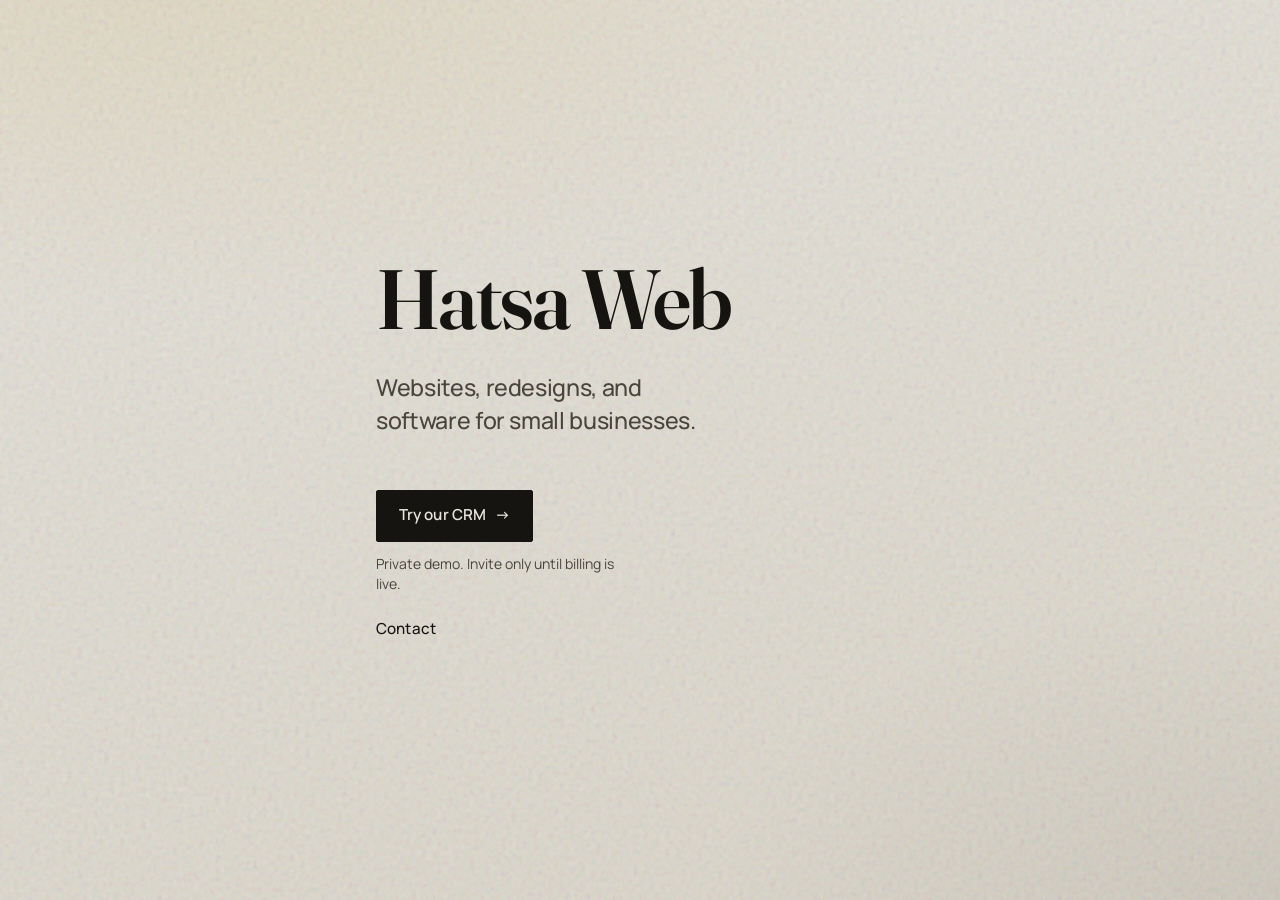
==== index.html @ 14885384 "Add Hatsa Web holding page for Cloudflare Pages Static HTML/CSS landing with brand wordmark, CRM CTA" ====
<!DOCTYPE html>
<html lang="en">
  <head>
    <meta charset="utf-8" />
    <meta name="viewport" content="width=device-width, initial-scale=1" />
    <title>Hatsa Web</title>
    <meta
      name="description"
      content="Websites, redesigns, and software for small businesses."
    />
    <link rel="preconnect" href="https://fonts.googleapis.com" />
    <link rel="preconnect" href="https://fonts.gstatic.com" crossorigin />
    <link
      href="https://fonts.googleapis.com/css2?family=Fraunces:opsz,wght@9..144,500;9..144,600&family=Manrope:wght@400;500;600&display=swap"
      rel="stylesheet"
    />
    <link rel="stylesheet" href="styles.css" />
  </head>
  <body>
    <div class="grain" aria-hidden="true"></div>

    <main class="stage">
      <p class="mark">Hatsa Web</p>

      <h1 class="line">
        Websites, redesigns, and software for small businesses.
      </h1>

      <div class="actions">
        <a
          class="cta"
          href="https://mellax-business-crm-ri.vercel.app"
          rel="noopener noreferrer"
        >
          Try our CRM
        </a>
        <p class="caption">
          Private demo. Invite only until billing is live.
        </p>
        <a class="contact" href="mailto:hello@hatsaweb.com">Contact</a>
      </div>
    </main>
  </body>
</html>
---- styles.css ----
/* Hatsa Web — holding page
   Dark ink on paper, one warm saffron accent. Type-led, no cards. */

:root {
  --paper: #e7e4dc;
  --paper-deep: #dcd7cc;
  --ink: #161410;
  --ink-soft: #4a453c;
  --accent: #b8860b;
  --accent-deep: #8f6808;
  --ease: cubic-bezier(0.22, 1, 0.36, 1);
}

*,
*::before,
*::after {
  box-sizing: border-box;
}

html {
  height: 100%;
}

body {
  margin: 0;
  min-height: 100%;
  min-height: 100dvh;
  color: var(--ink);
  font-family: "Manrope", sans-serif;
  font-weight: 400;
  line-height: 1.5;
  background:
    radial-gradient(
      120% 80% at 12% -10%,
      rgba(184, 134, 11, 0.12),
      transparent 55%
    ),
    radial-gradient(
      90% 70% at 100% 100%,
      rgba(22, 20, 16, 0.06),
      transparent 50%
    ),
    linear-gradient(165deg, var(--paper) 0%, var(--paper-deep) 100%);
  -webkit-font-smoothing: antialiased;
}

.grain {
  pointer-events: none;
  position: fixed;
  inset: 0;
  z-index: 1;
  opacity: 0.35;
  mix-blend-mode: multiply;
  background-image: url("data:image/svg+xml,%3Csvg viewBox='0 0 200 200' xmlns='http://www.w3.org/2000/svg'%3E%3Cfilter id='n'%3E%3CfeTurbulence type='fractalNoise' baseFrequency='0.85' numOctaves='4' stitchTiles='stitch'/%3E%3C/filter%3E%3Crect width='100%25' height='100%25' filter='url(%23n)' opacity='0.55'/%3E%3C/svg%3E");
  animation: grain-drift 8s steps(6) infinite;
}

@keyframes grain-drift {
  0%,
  100% {
    transform: translate(0, 0);
  }
  25% {
    transform: translate(-1.5%, 1%);
  }
  50% {
    transform: translate(1%, -1.5%);
  }
  75% {
    transform: translate(-0.5%, -1%);
  }
}

.stage {
  position: relative;
  z-index: 2;
  display: flex;
  flex-direction: column;
  justify-content: center;
  min-height: 100vh;
  min-height: 100dvh;
  max-width: 42rem;
  padding: clamp(2rem, 6vw, 4.5rem);
  margin: 0 auto;
}

.mark {
  margin: 0 0 clamp(1.25rem, 3vw, 2rem);
  font-family: "Fraunces", Georgia, serif;
  font-optical-sizing: auto;
  font-weight: 600;
  font-size: clamp(2.75rem, 9vw, 5.25rem);
  line-height: 0.95;
  letter-spacing: -0.03em;
  color: var(--ink);
  animation: rise 0.9s var(--ease) both;
}

.line {
  margin: 0;
  max-width: 22ch;
  font-family: "Manrope", sans-serif;
  font-weight: 500;
  font-size: clamp(1.15rem, 2.6vw, 1.45rem);
  line-height: 1.45;
  letter-spacing: -0.015em;
  color: var(--ink-soft);
  animation: rise 0.9s var(--ease) 0.12s both;
}

.actions {
  margin-top: clamp(2rem, 5vw, 3.25rem);
  animation: rise 0.9s var(--ease) 0.24s both;
}

.cta {
  display: inline-flex;
  align-items: center;
  gap: 0.55rem;
  padding: 0.85rem 1.35rem;
  border: 1.5px solid var(--ink);
  border-radius: 2px;
  background: var(--ink);
  color: var(--paper);
  font-family: inherit;
  font-size: 0.95rem;
  font-weight: 600;
  letter-spacing: 0.01em;
  text-decoration: none;
  transition:
    background 0.25s var(--ease),
    color 0.25s var(--ease),
    border-color 0.25s var(--ease),
    transform 0.25s var(--ease);
}

.cta::after {
  content: "→";
  display: inline-block;
  transition: transform 0.25s var(--ease);
}

.cta:hover,
.cta:focus-visible {
  background: var(--accent);
  border-color: var(--accent-deep);
  color: var(--ink);
  outline: none;
  transform: translateY(-1px);
}

.cta:hover::after,
.cta:focus-visible::after {
  transform: translateX(3px);
}

.cta:focus-visible {
  box-shadow: 0 0 0 3px rgba(184, 134, 11, 0.35);
}

.caption {
  margin: 0.75rem 0 0;
  max-width: 28ch;
  font-size: 0.875rem;
  line-height: 1.45;
  color: var(--ink-soft);
}

.contact {
  display: inline-block;
  margin-top: 1.5rem;
  color: var(--ink);
  font-size: 0.95rem;
  font-weight: 500;
  letter-spacing: 0.01em;
  text-decoration: none;
  background-image: linear-gradient(var(--accent), var(--accent));
  background-position: 0 100%;
  background-repeat: no-repeat;
  background-size: 0% 1.5px;
  transition: background-size 0.35s var(--ease), color 0.25s var(--ease);
}

.contact:hover,
.contact:focus-visible {
  color: var(--accent-deep);
  background-size: 100% 1.5px;
  outline: none;
}

@keyframes rise {
  from {
    opacity: 0;
    transform: translateY(0.85rem);
  }
  to {
    opacity: 1;
    transform: translateY(0);
  }
}

@media (prefers-reduced-motion: reduce) {
  .grain,
  .mark,
  .line,
  .actions,
  .cta,
  .cta::after,
  .contact {
    animation: none;
    transition: none;
  }
}

@media (max-width: 480px) {
  .stage {
    padding-top: clamp(3rem, 14vh, 5rem);
    justify-content: flex-start;
  }

  .cta {
    width: 100%;
    justify-content: center;
  }
}
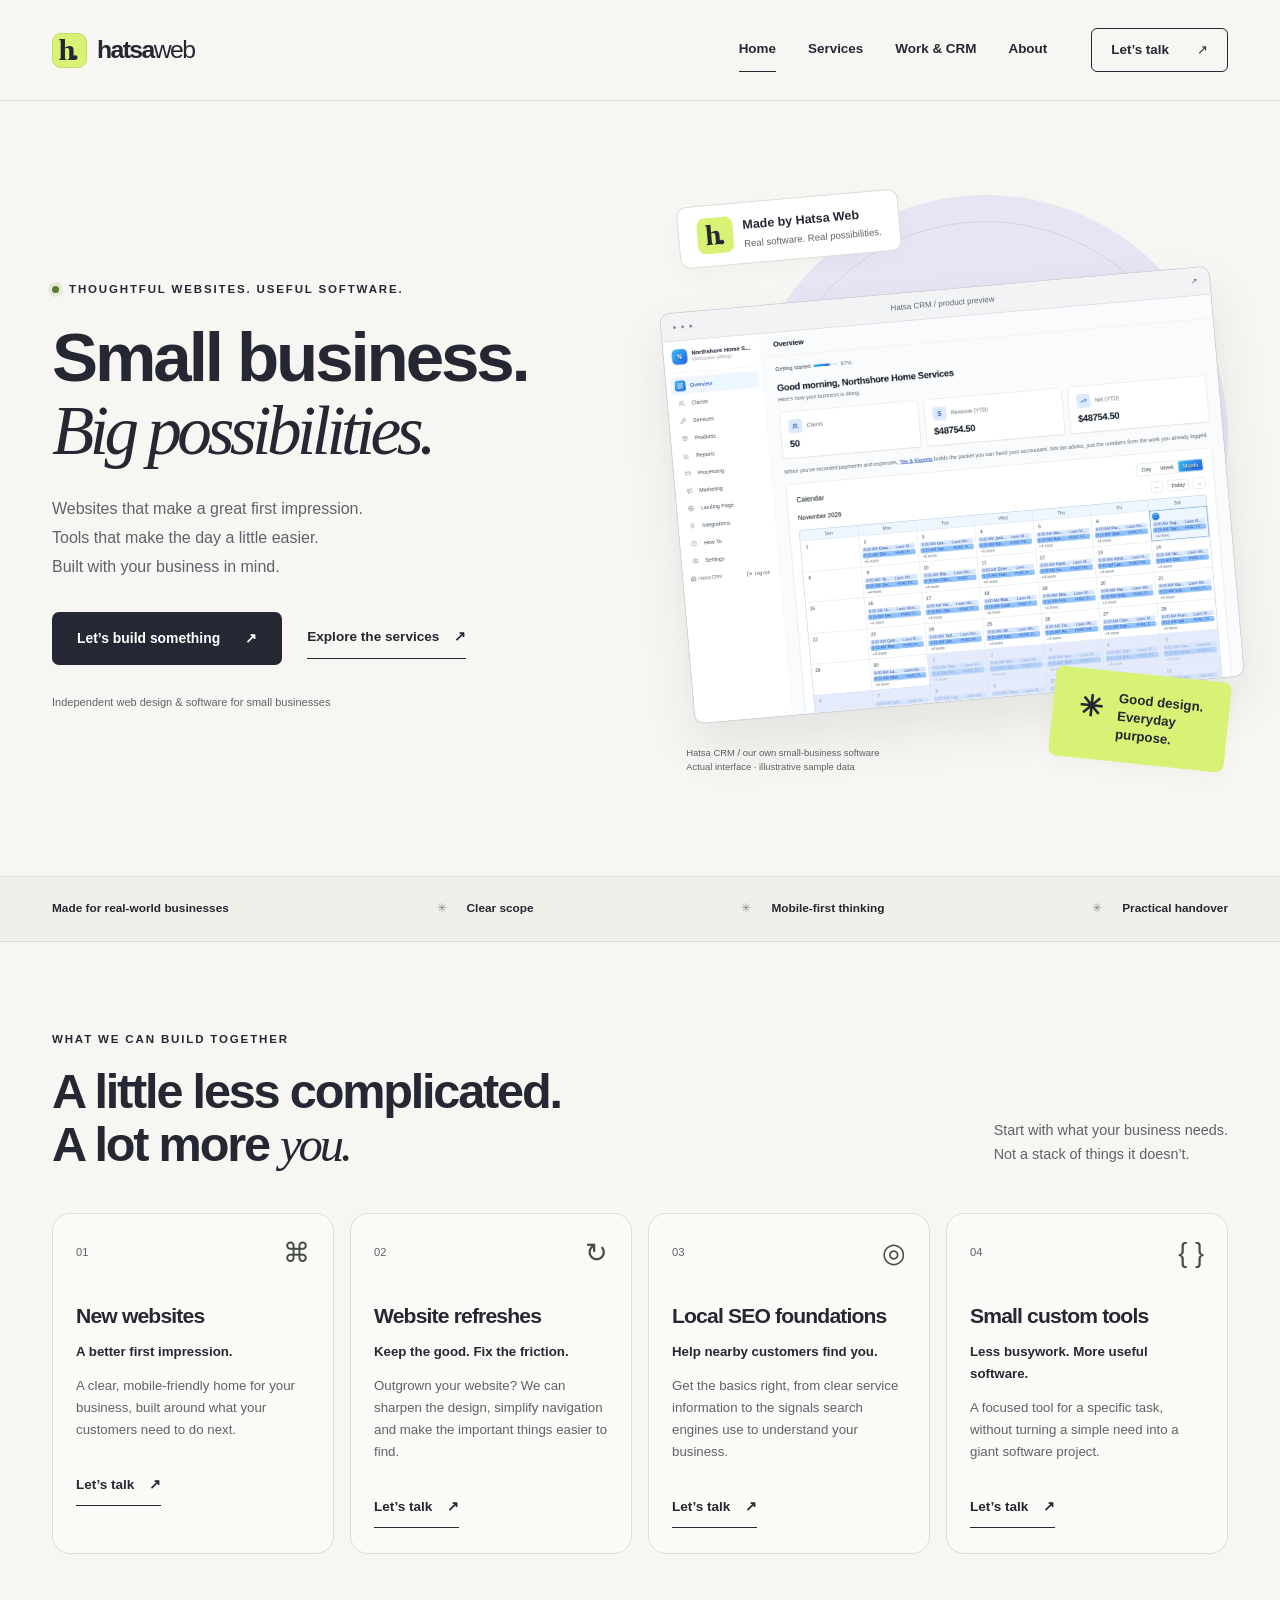
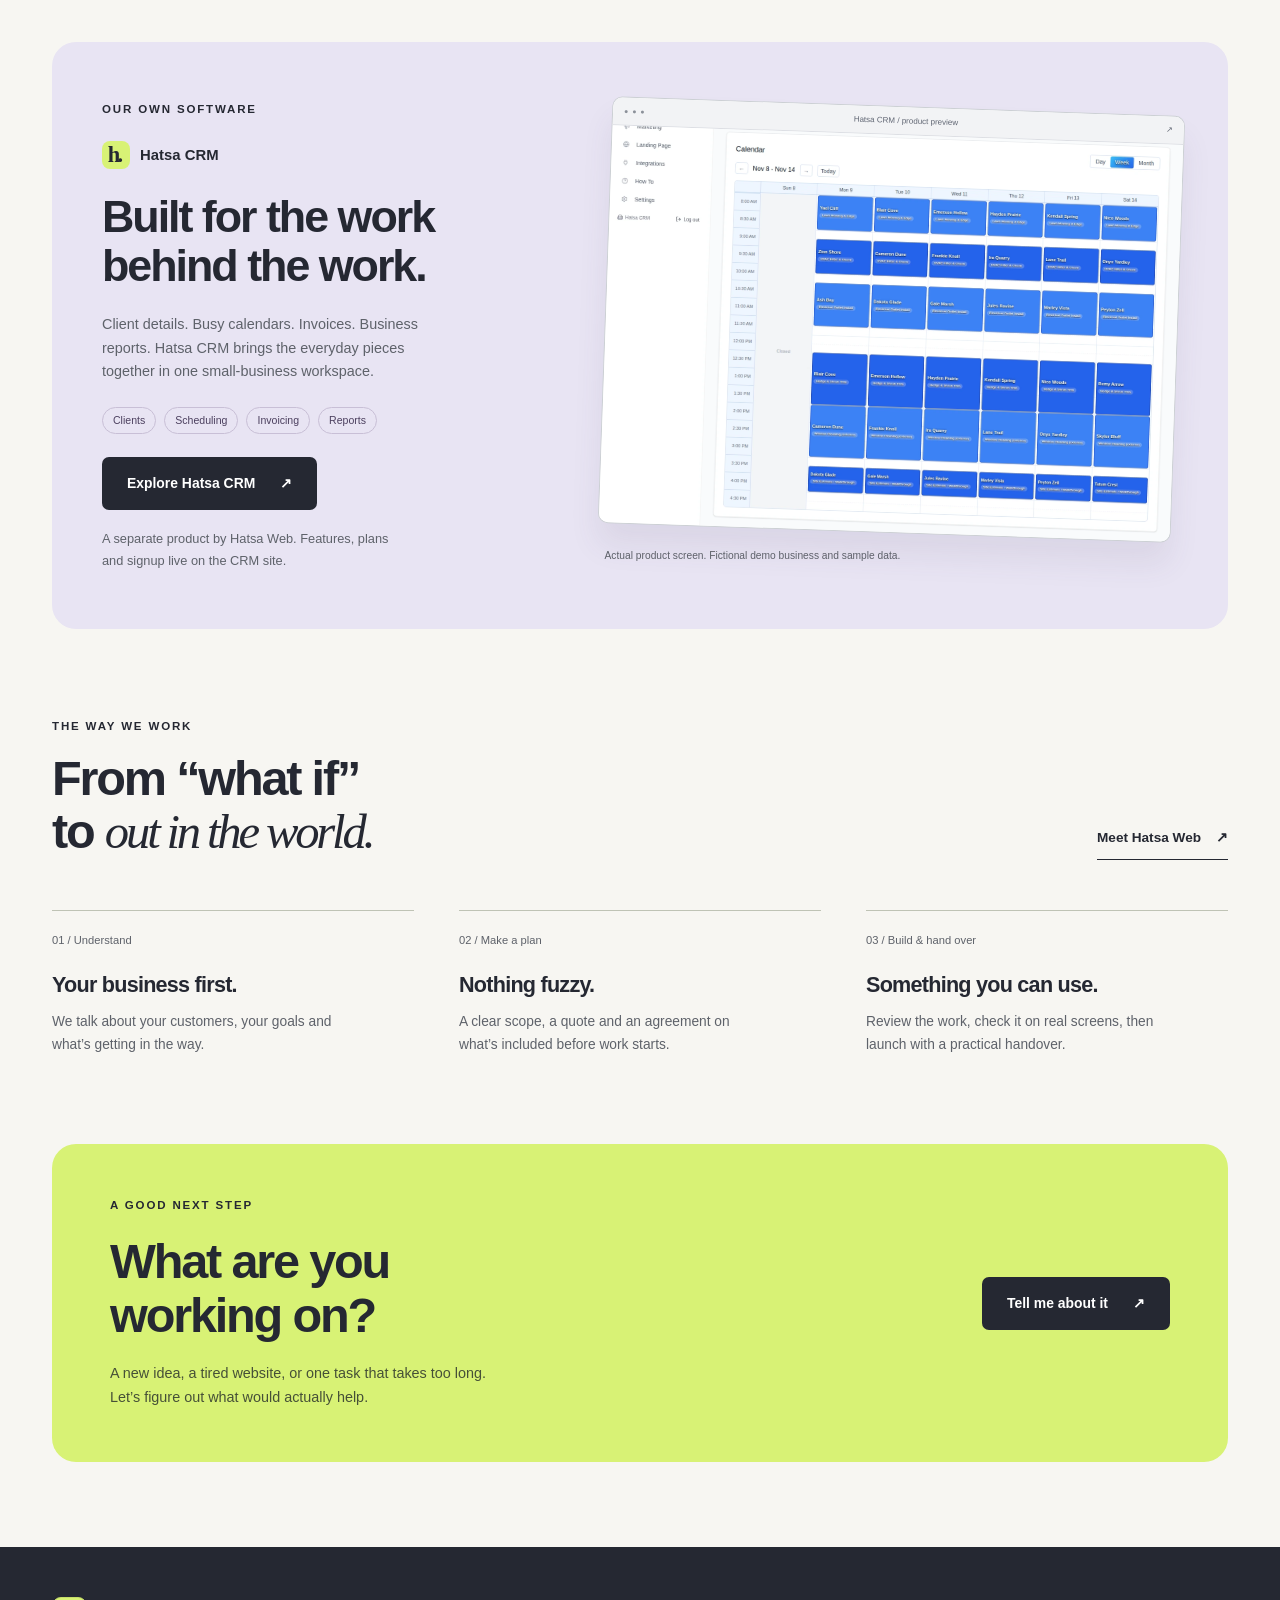
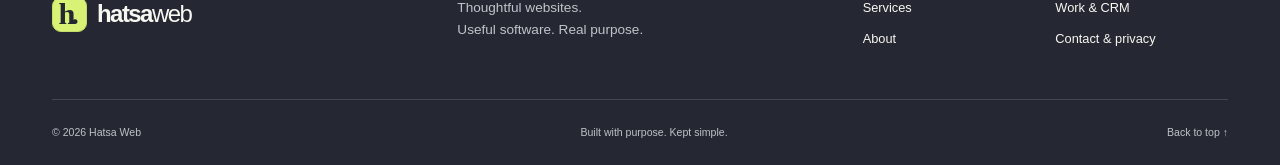
==== commit 7cf3a7e8: "Build Hatsa Web business site with scoped services and real CRM showcase Co-authored-by: Mako Wussti" ====
--- a/index.html
+++ b/index.html
@@ -1,44 +1,317 @@
-<!DOCTYPE html>
+<!doctype html>
 <html lang="en">
   <head>
     <meta charset="utf-8" />
     <meta name="viewport" content="width=device-width, initial-scale=1" />
-    <title>Hatsa Web</title>
+    <meta name="theme-color" content="#f7f6f2" />
+    <title>Hatsa Web | Thoughtful websites. Useful software.</title>
     <meta
       name="description"
-      content="Websites, redesigns, and software for small businesses."
+      content="Websites, website refreshes, local SEO foundations and focused custom tools for small businesses. Meet Hatsa Web and explore Hatsa CRM."
     />
-    <link rel="preconnect" href="https://fonts.googleapis.com" />
-    <link rel="preconnect" href="https://fonts.gstatic.com" crossorigin />
-    <link
-      href="https://fonts.googleapis.com/css2?family=Fraunces:opsz,wght@9..144,500;9..144,600&family=Manrope:wght@400;500;600&display=swap"
-      rel="stylesheet"
+    <meta
+      property="og:title"
+      content="Hatsa Web | Thoughtful websites. Useful software."
     />
+    <meta
+      property="og:description"
+      content="Websites, website refreshes, local SEO foundations and focused custom tools for small businesses. Meet Hatsa Web and explore Hatsa CRM."
+    />
+    <meta property="og:type" content="website" />
+    <link rel="icon" href="assets/favicon.svg" type="image/svg+xml" />
     <link rel="stylesheet" href="styles.css" />
+    <script src="site-config.js" defer></script>
+    <script src="site.js" defer></script>
   </head>
   <body>
-    <div class="grain" aria-hidden="true"></div>
-
-    <main class="stage">
-      <p class="mark">Hatsa Web</p>
-
-      <h1 class="line">
-        Websites, redesigns, and software for small businesses.
-      </h1>
-
-      <div class="actions">
-        <a
-          class="cta"
-          href="https://mellax-business-crm-ri.vercel.app"
-          rel="noopener noreferrer"
+    <a class="skip-link" href="#main">Skip to content</a>
+    <header class="site-header">
+      <div class="container nav-wrap">
+        <a class="wordmark" href="index.html" aria-label="Hatsa Web home"
+          ><span class="logo-mark" aria-hidden="true">h.</span>hatsa<span
+            >web</span
+          ></a
+        ><button
+          class="menu-toggle"
+          type="button"
+          aria-expanded="false"
+          aria-controls="site-nav"
+          hidden
         >
-          Try our CRM
-        </a>
-        <p class="caption">
-          Private demo. Invite only until billing is live.
-        </p>
-        <a class="contact" href="mailto:hello@hatsaweb.com">Contact</a>
+          Menu <span aria-hidden="true">☰</span>
+        </button>
+        <nav id="site-nav" aria-label="Main navigation">
+          <a href="index.html" aria-current="page">Home</a
+          ><a href="services.html">Services</a><a href="work.html">Work & CRM</a
+          ><a href="about.html">About</a
+          ><a class="nav-contact" href="contact.html"
+            >Let’s talk <span aria-hidden="true">↗</span></a
+          >
+        </nav>
       </div>
+    </header>
+    <main id="main">
+      <section class="hero container">
+        <div class="hero-copy">
+          <p class="eyebrow">
+            <span class="status-dot"></span> Thoughtful websites. Useful
+            software.
+          </p>
+          <h1>
+            Small business.<br /><span class="serif">Big possibilities.</span>
+          </h1>
+          <p class="lede">
+            Websites that make a great first impression.<br
+              class="desktop-only"
+            />
+            Tools that make the day a little easier.<br class="desktop-only" />
+            Built with your business in mind.
+          </p>
+          <div class="hero-actions">
+            <a class="button dark" href="contact.html"
+              >Let’s build something <span aria-hidden="true">↗</span></a
+            ><a class="text-link" href="services.html"
+              >Explore the services <span aria-hidden="true">↗</span></a
+            >
+          </div>
+          <p class="hero-foot">
+            Independent web design & software for small businesses
+          </p>
+        </div>
+        <div class="hero-art">
+          <div class="art-orbit" aria-hidden="true"></div>
+          <div class="floating-label">
+            <span class="mini-mark">h.</span>
+            <div>
+              Made by Hatsa Web<span>Real software. Real possibilities.</span>
+            </div>
+          </div>
+          <div class="browser hero-browser">
+            <div class="browser-bar">
+              <span class="window-dots" aria-hidden="true">● ● ●</span
+              ><span>Hatsa CRM / product preview</span
+              ><span aria-hidden="true">↗</span>
+            </div>
+            <img
+              src="assets/overview.webp"
+              alt="Hatsa CRM reports overview with fictional business figures"
+              width="1440"
+              height="1000"
+              loading="lazy"
+            />
+          </div>
+          <div class="art-note">
+            <span aria-hidden="true">✳</span> Good design.<br />Everyday
+            purpose.
+          </div>
+          <p class="art-caption">
+            Hatsa CRM / our own small-business software<br />Actual interface ·
+            illustrative sample data
+          </p>
+        </div>
+      </section>
+      <div class="value-strip">
+        <div class="container">
+          <span>Made for real-world businesses</span><span>Clear scope</span
+          ><span>Mobile-first thinking</span><span>Practical handover</span>
+        </div>
+      </div>
+      <section class="section container" id="services">
+        <div class="section-heading">
+          <div>
+            <p class="eyebrow">What we can build together</p>
+            <h2>
+              A little less complicated.<br />A lot more
+              <span class="serif">you.</span>
+            </h2>
+          </div>
+          <p>
+            Start with what your business needs.<br />Not a stack of things it
+            doesn’t.
+          </p>
+        </div>
+        <div class="services-grid">
+          <article class="service-card" id="website">
+            <div class="card-top">
+              <span class="number">01</span
+              ><span class="service-glyph" aria-hidden="true">⌘</span>
+            </div>
+            <h3>New websites</h3>
+            <p class="service-sub">A better first impression.</p>
+            <p>
+              A clear, mobile-friendly home for your business, built around what
+              your customers need to do next.
+            </p>
+            <a class="text-link" href="contact.html?service=website"
+              >Let’s talk <span aria-hidden="true">↗</span></a
+            >
+          </article>
+          <article class="service-card" id="refresh">
+            <div class="card-top">
+              <span class="number">02</span
+              ><span class="service-glyph" aria-hidden="true">↻</span>
+            </div>
+            <h3>Website refreshes</h3>
+            <p class="service-sub">Keep the good. Fix the friction.</p>
+            <p>
+              Outgrown your website? We can sharpen the design, simplify
+              navigation and make the important things easier to find.
+            </p>
+            <a class="text-link" href="contact.html?service=refresh"
+              >Let’s talk <span aria-hidden="true">↗</span></a
+            >
+          </article>
+          <article class="service-card" id="seo">
+            <div class="card-top">
+              <span class="number">03</span
+              ><span class="service-glyph" aria-hidden="true">◎</span>
+            </div>
+            <h3>Local SEO foundations</h3>
+            <p class="service-sub">Help nearby customers find you.</p>
+            <p>
+              Get the basics right, from clear service information to the
+              signals search engines use to understand your business.
+            </p>
+            <a class="text-link" href="contact.html?service=seo"
+              >Let’s talk <span aria-hidden="true">↗</span></a
+            >
+          </article>
+          <article class="service-card" id="tool">
+            <div class="card-top">
+              <span class="number">04</span
+              ><span class="service-glyph" aria-hidden="true">{ }</span>
+            </div>
+            <h3>Small custom tools</h3>
+            <p class="service-sub">Less busywork. More useful software.</p>
+            <p>
+              A focused tool for a specific task, without turning a simple need
+              into a giant software project.
+            </p>
+            <a class="text-link" href="contact.html?service=tool"
+              >Let’s talk <span aria-hidden="true">↗</span></a
+            >
+          </article>
+        </div>
+      </section>
+      <section class="product-section container" id="crm">
+        <div class="product-copy">
+          <p class="eyebrow">Our own software</p>
+          <div class="product-mark">
+            <span class="mini-mark" aria-hidden="true">h.</span> Hatsa CRM
+          </div>
+          <h2>Built for the work<br />behind the work.</h2>
+          <p>
+            Client details. Busy calendars. Invoices. Business reports. Hatsa
+            CRM brings the everyday pieces together in one small-business
+            workspace.
+          </p>
+          <ul class="inline-list">
+            <li>Clients</li>
+            <li>Scheduling</li>
+            <li>Invoicing</li>
+            <li>Reports</li>
+          </ul>
+          <a class="button dark" href="https://app.hatsaweb.com"
+            >Explore Hatsa CRM <span aria-hidden="true">↗</span></a
+          >
+          <p class="small">
+            A separate product by Hatsa Web. Features, plans and signup live on
+            the CRM site.
+          </p>
+        </div>
+        <div class="product-visual">
+          <div class="browser">
+            <div class="browser-bar">
+              <span class="window-dots" aria-hidden="true">● ● ●</span
+              ><span>Hatsa CRM / product preview</span
+              ><span aria-hidden="true">↗</span>
+            </div>
+            <img
+              src="assets/calendar-week.webp"
+              alt="Real Hatsa CRM week calendar filled with fictional demo appointments"
+              width="1440"
+              height="1000"
+              loading="lazy"
+            />
+          </div>
+          <p class="image-caption">
+            Actual product screen. Fictional demo business and sample data.
+          </p>
+        </div>
+      </section>
+      <section class="section container">
+        <div class="section-heading">
+          <div>
+            <p class="eyebrow">The way we work</p>
+            <h2>
+              From “what if”<br />to
+              <span class="serif">out in the world.</span>
+            </h2>
+          </div>
+          <a class="text-link" href="about.html"
+            >Meet Hatsa Web <span aria-hidden="true">↗</span></a
+          >
+        </div>
+        <ol class="process-list">
+          <li>
+            <span>01 / Understand</span>
+            <h3>Your business first.</h3>
+            <p>
+              We talk about your customers, your goals and what’s getting in the
+              way.
+            </p>
+          </li>
+          <li>
+            <span>02 / Make a plan</span>
+            <h3>Nothing fuzzy.</h3>
+            <p>
+              A clear scope, a quote and an agreement on what’s included before
+              work starts.
+            </p>
+          </li>
+          <li>
+            <span>03 / Build & hand over</span>
+            <h3>Something you can use.</h3>
+            <p>
+              Review the work, check it on real screens, then launch with a
+              practical handover.
+            </p>
+          </li>
+        </ol>
+      </section>
+      <section class="cta-band container">
+        <div>
+          <p class="eyebrow">A good next step</p>
+          <h2>What are you<br />working on?</h2>
+          <p>
+            A new idea, a tired website, or one task that takes too long.<br />Let’s
+            figure out what would actually help.
+          </p>
+        </div>
+        <a class="button dark" href="contact.html"
+          >Tell me about it <span aria-hidden="true">↗</span></a
+        >
+      </section>
     </main>
+    <footer class="site-footer">
+      <div class="container footer-top">
+        <a class="wordmark" href="index.html"
+          ><span class="logo-mark" aria-hidden="true">h.</span>hatsa<span
+            >web</span
+          ></a
+        >
+        <p>Thoughtful websites.<br />Useful software. Real purpose.</p>
+        <div>
+          <a href="services.html">Services</a><a href="work.html">Work & CRM</a
+          ><a href="about.html">About</a
+          ><a href="contact.html">Contact & privacy</a>
+        </div>
+      </div>
+      <div class="container footer-bottom">
+        <span>© <span data-year>2026</span> Hatsa Web</span
+        ><span>Built with purpose. Kept simple.</span
+        ><a href="#main">Back to top ↑</a>
+      </div>
+    </footer>
   </body>
 </html>
--- a/styles.css
+++ b/styles.css
@@ -1,225 +1,1518 @@
-/* Hatsa Web — holding page
-   Dark ink on paper, one warm saffron accent. Type-led, no cards. */
-
 :root {
-  --paper: #e7e4dc;
-  --paper-deep: #dcd7cc;
-  --ink: #161410;
-  --ink-soft: #4a453c;
-  --accent: #b8860b;
-  --accent-deep: #8f6808;
-  --ease: cubic-bezier(0.22, 1, 0.36, 1);
-}
-
+  --paper: #f7f6f2;
+  --white: #fff;
+  --ink: #252832;
+  --muted: #5e626a;
+  --line: #dcded8;
+  --lime: #d8f275;
+  --purple: #e8e4f3;
+  --purple-ink: #68518c;
+  --radius: 18px;
+}
 *,
 *::before,
 *::after {
   box-sizing: border-box;
 }
-
 html {
-  height: 100%;
-}
-
+  scroll-behavior: smooth;
+  scroll-padding-top: 100px;
+}
 body {
   margin: 0;
-  min-height: 100%;
-  min-height: 100dvh;
+  background: var(--paper);
   color: var(--ink);
-  font-family: "Manrope", sans-serif;
+  font-family: "Avenir Next", Avenir, "Segoe UI", sans-serif;
+  line-height: 1.65;
+  -webkit-font-smoothing: antialiased;
+}
+h1,
+h2,
+h3,
+p,
+figure {
+  margin: 0;
+}
+h1,
+h2,
+h3 {
+  line-height: 1.1;
+  letter-spacing: -0.045em;
+  font-weight: 650;
+}
+h1 {
+  font-size: clamp(3rem, 5.6vw, 5.4rem);
+}
+h2 {
+  font-size: clamp(2.25rem, 3.8vw, 3.7rem);
+}
+h3 {
+  font-size: 1.55rem;
+  letter-spacing: -0.035em;
+}
+p {
+  color: var(--muted);
+}
+a {
+  color: inherit;
+  text-decoration: none;
+}
+button,
+input,
+textarea,
+select {
+  font: inherit;
+}
+button,
+a,
+input,
+select,
+textarea {
+  -webkit-tap-highlight-color: transparent;
+}
+button {
+  cursor: pointer;
+}
+a:focus-visible,
+button:focus-visible,
+summary:focus-visible,
+input:focus-visible,
+textarea:focus-visible,
+select:focus-visible {
+  outline: 3px solid var(--purple-ink);
+  outline-offset: 5px;
+}
+img {
+  display: block;
+  max-width: 100%;
+  height: auto;
+}
+ul {
+  padding: 0;
+  list-style: none;
+}
+::selection {
+  background: var(--lime);
+  color: var(--ink);
+}
+.container {
+  width: min(1280px, calc(100% - 104px));
+  margin-inline: auto;
+}
+.serif {
+  font-family: Georgia, "Times New Roman", serif;
+  font-style: italic;
   font-weight: 400;
+  letter-spacing: -0.065em;
+}
+.eyebrow {
+  font-size: 0.72rem;
+  text-transform: uppercase;
+  letter-spacing: 0.16em;
+  font-weight: 700;
+  color: var(--ink);
+  margin-bottom: 22px;
+  display: flex;
+  align-items: center;
+  gap: 10px;
+}
+.status-dot {
+  height: 7px;
+  width: 7px;
+  display: inline-block;
+  border-radius: 50%;
+  background: #5f7734;
+  box-shadow: 0 0 0 4px #e5ebd7;
+}
+.lede {
+  font-size: 1.13rem;
+  line-height: 1.8;
+}
+.small {
+  font-size: 0.8rem;
+  line-height: 1.65;
+}
+.button {
+  display: inline-flex;
+  align-items: center;
+  justify-content: center;
+  gap: 25px;
+  min-height: 52px;
+  padding: 14px 24px;
+  font-size: 0.87rem;
+  font-weight: 600;
+  border-radius: 7px;
+  border: 1px solid transparent;
+  transition:
+    background 0.18s,
+    transform 0.18s;
+}
+.button:hover {
+  transform: translateY(-2px);
+}
+.button.dark {
+  color: #fff;
+  background: var(--ink);
+}
+.button.dark:hover {
+  background: #424650;
+}
+.text-link {
+  display: inline-flex;
+  align-items: center;
+  gap: 15px;
+  padding: 9px 0;
+  font-size: 0.85rem;
+  font-weight: 650;
+  border: 0;
+  border-bottom: 1px solid currentColor;
+  background: transparent;
+}
+.text-link:hover {
+  color: var(--purple-ink);
+}
+.skip-link {
+  position: fixed;
+  left: 12px;
+  top: -100px;
+  padding: 12px;
+  background: var(--lime);
+  z-index: 20;
+}
+.skip-link:focus {
+  top: 12px;
+}
+.site-header {
+  border-bottom: 1px solid var(--line);
+  background: var(--paper);
+}
+.nav-wrap {
+  display: flex;
+  align-items: center;
+  justify-content: space-between;
+  min-height: 100px;
+  gap: 24px;
+}
+.wordmark {
+  display: inline-flex;
+  align-items: center;
+  gap: 0;
+  font-size: 1.55rem;
+  font-weight: 750;
+  letter-spacing: -0.065em;
+  line-height: 1;
+  white-space: nowrap;
+}
+.wordmark > span:last-child {
+  font-weight: 400;
+}
+.logo-mark {
+  font-family: Georgia, serif;
+  background: var(--lime);
+  border: 1px solid #c6dd68;
+  width: 35px;
+  height: 35px;
+  display: inline-flex;
+  align-items: center;
+  justify-content: center;
+  font-size: 1.9rem;
+  letter-spacing: -0.14em;
+  padding-right: 6px;
+  border-radius: 9px;
+  margin-right: 10px;
+}
+.nav-wrap nav {
+  display: flex;
+  align-items: center;
+  gap: 32px;
+  font-size: 0.84rem;
+  font-weight: 550;
+}
+.nav-wrap nav > a:not(.nav-contact) {
+  padding-block: 10px;
+  border-bottom: 1px solid transparent;
+}
+.nav-wrap nav > a[aria-current] {
+  border-color: var(--ink);
+}
+.nav-wrap nav > a:hover {
+  color: var(--purple-ink);
+}
+.nav-contact {
+  display: flex;
+  gap: 28px;
+  align-items: center;
+  padding: 10px 19px;
+  border: 1px solid var(--ink);
+  border-radius: 6px;
+  margin-left: 12px;
+}
+.menu-toggle {
+  display: none;
+}
+.hero {
+  display: grid;
+  grid-template-columns: 1.02fr 1fr;
+  align-items: center;
+  gap: 25px;
+  padding-block: 94px 80px;
+  min-height: 640px;
+}
+.hero h1 {
+  font-size: clamp(3rem, 5.4vw, 5.3rem);
+  line-height: 1.05;
+}
+.hero .lede {
+  margin-top: 28px;
+  font-size: 1rem;
+}
+.hero-actions {
+  display: flex;
+  gap: 25px;
+  align-items: center;
+  margin-top: 30px;
+  flex-wrap: wrap;
+}
+.hero-foot {
+  font-size: 0.69rem;
+  color: var(--muted);
+  margin-top: 28px;
+}
+.hero-art {
+  position: relative;
+  padding: 50px 0 95px 18px;
+  min-width: 0;
+}
+.art-orbit {
+  position: absolute;
+  width: 85%;
+  aspect-ratio: 1;
+  border-radius: 50%;
+  background: var(--purple);
+  top: 0;
+  right: 0;
+}
+.art-orbit:after {
+  content: "";
+  position: absolute;
+  inset: 26px;
+  border: 1px solid #d7d1e3;
+  border-radius: 50%;
+}
+.browser {
+  position: relative;
+  overflow: hidden;
+  background: white;
+  border: 1px solid #ccd0d4;
+  border-radius: 10px;
+  box-shadow: 0 15px 35px #2528320a;
+  min-width: 0;
+}
+.browser-bar {
+  height: 28px;
+  display: flex;
+  align-items: center;
+  justify-content: space-between;
+  gap: 8px;
+  padding: 0 11px;
+  background: #f2f3f5;
+  border-bottom: 1px solid #dddfe4;
+  font-size: 8px;
+  color: #606673;
+}
+.window-dots {
+  color: #8b9099;
+  font-size: 7px;
+  letter-spacing: 1px;
+}
+.browser img {
+  width: 100%;
+  aspect-ratio: 1.44;
+  object-fit: cover;
+  object-position: top;
+}
+.hero-browser {
+  transform: rotate(-5deg);
+  box-shadow: 0 25px 50px #25283217;
+  margin-top: 44px;
+  z-index: 1;
+}
+.floating-label {
+  position: absolute;
+  z-index: 2;
+  display: flex;
+  align-items: center;
+  gap: 10px;
+  border: 1px solid var(--line);
+  border-radius: 10px;
+  background: #fff;
+  padding: 12px 18px;
+  top: 3px;
+  left: 20px;
+  box-shadow: 0 8px 20px #25283206;
+  font-size: 0.78rem;
+  font-weight: 650;
+  transform: rotate(-5deg);
+}
+.floating-label div span {
+  display: block;
+  color: var(--muted);
+  font-size: 0.6rem;
+  font-weight: 400;
+}
+.mini-mark {
+  width: 36px;
+  height: 36px;
+  display: inline-grid;
+  place-content: center;
+  background: var(--lime);
+  font-family: Georgia, serif;
+  font-weight: bold;
+  font-size: 1.8rem;
+  border-radius: 8px;
+  letter-spacing: -0.12em;
+  padding-right: 4px;
+}
+.art-note {
+  position: absolute;
+  right: 0;
+  bottom: 32px;
+  background: var(--lime);
+  padding: 18px 26px;
+  font-size: 0.83rem;
+  font-weight: 600;
+  line-height: 1.35;
+  border-radius: 8px;
+  transform: rotate(6deg);
+  z-index: 2;
+  box-shadow: 0 6px 20px #25283208;
+}
+.art-note > span {
+  font-size: 1.8rem;
+  float: left;
+  margin: 0 15px 0 0;
+}
+.art-caption {
+  position: absolute;
+  left: 28px;
+  bottom: 22px;
+  font-size: 0.59rem;
   line-height: 1.5;
-  background:
-    radial-gradient(
-      120% 80% at 12% -10%,
-      rgba(184, 134, 11, 0.12),
-      transparent 55%
-    ),
-    radial-gradient(
-      90% 70% at 100% 100%,
-      rgba(22, 20, 16, 0.06),
-      transparent 50%
-    ),
-    linear-gradient(165deg, var(--paper) 0%, var(--paper-deep) 100%);
-  -webkit-font-smoothing: antialiased;
-}
-
-.grain {
-  pointer-events: none;
-  position: fixed;
-  inset: 0;
-  z-index: 1;
-  opacity: 0.35;
-  mix-blend-mode: multiply;
-  background-image: url("data:image/svg+xml,%3Csvg viewBox='0 0 200 200' xmlns='http://www.w3.org/2000/svg'%3E%3Cfilter id='n'%3E%3CfeTurbulence type='fractalNoise' baseFrequency='0.85' numOctaves='4' stitchTiles='stitch'/%3E%3C/filter%3E%3Crect width='100%25' height='100%25' filter='url(%23n)' opacity='0.55'/%3E%3C/svg%3E");
-  animation: grain-drift 8s steps(6) infinite;
-}
-
-@keyframes grain-drift {
-  0%,
-  100% {
-    transform: translate(0, 0);
-  }
-  25% {
-    transform: translate(-1.5%, 1%);
-  }
-  50% {
-    transform: translate(1%, -1.5%);
-  }
-  75% {
-    transform: translate(-0.5%, -1%);
-  }
-}
-
-.stage {
+  max-width: 55%;
+  color: var(--muted);
+}
+.value-strip {
+  border-block: 1px solid var(--line);
+  background: #f0efe9;
+}
+.value-strip .container {
+  min-height: 64px;
+  display: flex;
+  justify-content: space-between;
+  align-items: center;
+  gap: 20px;
+  font-size: 0.74rem;
+  font-weight: 550;
+  flex-wrap: wrap;
+}
+.value-strip span:not(:first-child):before {
+  content: "✳";
+  color: #8a8e80;
+  margin-right: 20px;
+}
+.section {
+  padding-block: 88px;
+}
+.section-heading {
+  display: flex;
+  align-items: flex-end;
+  justify-content: space-between;
+  gap: 30px;
+  margin-bottom: 40px;
+}
+.section-heading p:not(.eyebrow) {
+  font-size: 0.9rem;
+  padding-bottom: 6px;
+}
+.section-heading .eyebrow {
+  margin-bottom: 16px;
+}
+.services-grid {
+  display: grid;
+  grid-template-columns: repeat(4, 1fr);
+  gap: 16px;
+}
+.service-card {
+  border: 1px solid var(--line);
+  border-radius: var(--radius);
+  padding: 25px 23px;
+  background: #fbfaf7;
+  display: flex;
+  flex-direction: column;
+  scroll-margin-top: 30px;
+}
+.card-top {
+  display: flex;
+  justify-content: space-between;
+  align-items: center;
+  margin-bottom: 38px;
+}
+.number {
+  font-size: 0.7rem;
+  color: var(--muted);
+  font-variant-numeric: tabular-nums;
+}
+.service-glyph {
+  font-size: 1.7rem;
+  color: #454c43;
+  line-height: 1;
+}
+.service-card h3 {
+  font-size: 1.32rem;
+  letter-spacing: -0.04em;
+}
+.service-sub {
+  font-size: 0.83rem;
+  font-weight: 600;
+  color: var(--ink);
+  margin-top: 14px;
+}
+.service-card > p:not(.service-sub) {
+  font-size: 0.83rem;
+  margin-top: 12px;
+}
+.service-card > .text-link {
+  margin-top: 24px;
+  align-self: flex-start;
+}
+.product-section {
+  background: var(--purple);
+  border-radius: 24px;
+  padding: 58px 50px;
+  display: grid;
+  grid-template-columns: 0.88fr 1.12fr;
+  gap: 52px;
+  align-items: center;
+}
+.product-copy {
+  min-width: 0;
+}
+.product-mark {
+  display: flex;
+  align-items: center;
+  gap: 10px;
+  font-size: 0.93rem;
+  font-weight: 650;
+  margin-bottom: 23px;
+}
+.product-mark .mini-mark {
+  width: 28px;
+  height: 28px;
+  font-size: 1.4rem;
+}
+.product-copy h2 {
+  font-size: clamp(2rem, 3.5vw, 3.1rem);
+}
+.product-copy > p:not(.eyebrow):not(.small) {
+  font-size: 0.9rem;
+  margin-top: 22px;
+  max-width: 40ch;
+}
+.inline-list {
+  display: flex;
+  flex-wrap: wrap;
+  gap: 8px;
+  margin-block: 23px;
+}
+.inline-list li {
+  font-size: 0.66rem;
+  padding: 4px 10px;
+  border: 1px solid #c8bfd6;
+  border-radius: 20px;
+  color: #4c405f;
+}
+.product-copy .small {
+  margin-top: 18px;
+  max-width: 43ch;
+}
+.product-visual {
+  min-width: 0;
+}
+.product-visual .browser {
+  transform: rotate(2deg);
+  box-shadow: 0 22px 30px #51436716;
+}
+.image-caption {
+  font-size: 0.64rem;
+  margin-top: 16px;
+  color: var(--muted);
+}
+.process-list {
+  list-style: none;
+  counter-reset: step;
+  padding: 0;
+  margin: 50px 0 0;
+  display: grid;
+  grid-template-columns: repeat(3, 1fr);
+  gap: 45px;
+}
+.process-list li {
+  padding-top: 20px;
+  border-top: 1px solid #bfc3b5;
+}
+.process-list span {
+  display: block;
+  font-size: 0.7rem;
+  margin-bottom: 24px;
+  color: var(--muted);
+}
+.process-list h3 {
+  font-size: 1.35rem;
+}
+.process-list p {
+  font-size: 0.86rem;
+  margin-top: 14px;
+  max-width: 38ch;
+}
+.cta-band {
+  background: var(--lime);
+  border-radius: 24px;
+  padding: 52px 58px;
+  margin-block: 0 85px;
+  display: flex;
+  align-items: center;
+  justify-content: space-between;
+  gap: 30px;
+}
+.cta-band .eyebrow {
+  margin-bottom: 20px;
+}
+.cta-band p:not(.eyebrow) {
+  margin-top: 20px;
+  color: #465037;
+  font-size: 0.9rem;
+}
+.site-footer {
+  background: var(--ink);
+  color: #f8f8f2;
+}
+.footer-top {
+  display: grid;
+  grid-template-columns: 1fr 1fr 1fr;
+  gap: 40px;
+  align-items: start;
+  padding-block: 50px;
+}
+.site-footer .wordmark {
+  font-size: 1.5rem;
+}
+.site-footer .logo-mark {
+  color: var(--ink);
+}
+.footer-top p {
+  color: #c0c4ca;
+  font-size: 0.85rem;
+}
+.footer-top > div {
+  display: grid;
+  grid-template-columns: 1fr 1fr;
+  gap: 10px 20px;
+  font-size: 0.8rem;
+}
+.footer-top a:hover,
+.footer-bottom a:hover {
+  color: var(--lime);
+}
+.footer-bottom {
+  border-top: 1px solid #ffffff25;
+  padding-block: 24px;
+  display: flex;
+  justify-content: space-between;
+  gap: 20px;
+  font-size: 0.66rem;
+  color: #bdc1c7;
+}
+.page-heading {
+  padding-block: 80px 45px;
+}
+.page-heading h1 {
+  font-size: clamp(3rem, 5.7vw, 5.1rem);
+}
+.page-heading .lede {
+  max-width: 58ch;
+  margin-top: 28px;
+  font-size: 1.05rem;
+}
+.services-detail {
+  padding-top: 25px;
+}
+.services-detail .services-grid {
+  grid-template-columns: repeat(2, 1fr);
+  gap: 24px;
+}
+.services-detail .service-card {
+  padding: 35px;
+}
+.services-detail .service-card h3 {
+  font-size: 1.8rem;
+}
+.services-detail .card-top {
+  margin-bottom: 25px;
+}
+.services-detail .service-sub {
+  font-size: 0.95rem;
+}
+.services-detail .service-card > p:not(.service-sub) {
+  font-size: 0.92rem;
+}
+.check-list {
+  font-size: 0.88rem;
+  margin-block: 22px;
+}
+.check-list li {
+  padding: 7px 0 7px 22px;
   position: relative;
-  z-index: 2;
+}
+.check-list li:before {
+  content: "✓";
+  position: absolute;
+  left: 0;
+  color: #537221;
+}
+.scope {
+  padding-top: 20px;
+  border-top: 1px solid var(--line);
+}
+.service-card .scope {
+  margin-top: auto !important;
+}
+.hosting-panel {
+  display: grid;
+  grid-template-columns: 0.7fr 1.3fr;
+  gap: 60px;
+  background: var(--purple);
+  padding: 46px;
+  border-radius: 20px;
+}
+.hosting-panel p + p {
+  margin-top: 18px;
+}
+.hosting-panel p {
+  font-size: 0.93rem;
+}
+.hosting-panel .small {
+  font-size: 0.8rem;
+}
+.narrow {
+  max-width: 850px;
+}
+.narrow > p {
+  margin-top: 24px;
+}
+.faq {
+  margin-top: 32px;
+}
+.faq details {
+  border-top: 1px solid var(--line);
+}
+.faq details:last-child {
+  border-bottom: 1px solid var(--line);
+}
+summary {
+  cursor: pointer;
+  list-style: none;
+  position: relative;
+  padding: 23px 35px 23px 0;
+  font-size: 1rem;
+  font-weight: 550;
+  line-height: 1.5;
+}
+summary::-webkit-details-marker {
+  display: none;
+}
+summary:after {
+  content: "+";
+  position: absolute;
+  right: 4px;
+  top: 17px;
+  font-size: 1.6rem;
+  font-weight: 400;
+}
+details[open] summary:after {
+  content: "−";
+}
+.faq details p {
+  padding-bottom: 24px;
+  font-size: 0.93rem;
+  max-width: 66ch;
+}
+.work-feature {
+  padding-top: 25px;
+}
+.work-meta {
+  display: flex;
+  align-items: center;
+  gap: 20px;
+  font-size: 0.74rem;
+  color: var(--muted);
+}
+.pill {
+  display: inline-block;
+  background: var(--lime);
+  border-radius: 20px;
+  padding: 5px 12px;
+  font-size: 0.7rem;
+  color: var(--ink);
+}
+.work-title {
+  display: flex;
+  justify-content: space-between;
+  align-items: center;
+  gap: 25px;
+  margin-block: 22px 32px;
+}
+.work-feature > .browser {
+  max-width: 1100px;
+  margin: auto;
+}
+.work-feature > .browser img {
+  aspect-ratio: 1.44;
+}
+.work-description {
+  display: grid;
+  grid-template-columns: 1fr 1.3fr;
+  gap: 60px;
+  padding-block: 40px;
+}
+.work-description h3 {
+  font-size: 1.8rem;
+}
+.work-description p {
+  font-size: 0.95rem;
+}
+.work-image-grid {
+  display: grid;
+  grid-template-columns: 1fr 1fr;
+  gap: 25px;
+}
+.work-image-grid figcaption {
+  font-size: 0.8rem;
+  color: var(--muted);
+  padding-top: 14px;
+}
+.work-note {
+  text-align: center;
+}
+.work-note .eyebrow {
+  justify-content: center;
+}
+.work-note p:not(.eyebrow) {
+  margin-block: 23px;
+}
+.about-story {
+  display: grid;
+  grid-template-columns: 1fr 1.2fr;
+  gap: 90px;
+  align-items: center;
+  padding-block: 20px 50px;
+}
+.about-symbol {
+  aspect-ratio: 1;
+  background: var(--purple);
+  border-radius: 22px;
   display: flex;
   flex-direction: column;
   justify-content: center;
-  min-height: 100vh;
-  min-height: 100dvh;
-  max-width: 42rem;
-  padding: clamp(2rem, 6vw, 4.5rem);
-  margin: 0 auto;
-}
-
-.mark {
-  margin: 0 0 clamp(1.25rem, 3vw, 2rem);
-  font-family: "Fraunces", Georgia, serif;
-  font-optical-sizing: auto;
-  font-weight: 600;
-  font-size: clamp(2.75rem, 9vw, 5.25rem);
-  line-height: 0.95;
-  letter-spacing: -0.03em;
+  padding: 48px;
+}
+.about-symbol > span {
+  font-family: Georgia, serif;
+  font-weight: bold;
+  font-size: 12rem;
+  line-height: 1;
+  letter-spacing: -0.12em;
+  color: var(--purple-ink);
+}
+.about-symbol p {
+  font-size: 1.2rem;
+  line-height: 1.35;
+  margin-top: 25px;
   color: var(--ink);
-  animation: rise 0.9s var(--ease) both;
-}
-
-.line {
-  margin: 0;
-  max-width: 22ch;
-  font-family: "Manrope", sans-serif;
-  font-weight: 500;
-  font-size: clamp(1.15rem, 2.6vw, 1.45rem);
-  line-height: 1.45;
-  letter-spacing: -0.015em;
-  color: var(--ink-soft);
-  animation: rise 0.9s var(--ease) 0.12s both;
-}
-
-.actions {
-  margin-top: clamp(2rem, 5vw, 3.25rem);
-  animation: rise 0.9s var(--ease) 0.24s both;
-}
-
-.cta {
-  display: inline-flex;
-  align-items: center;
-  gap: 0.55rem;
-  padding: 0.85rem 1.35rem;
-  border: 1.5px solid var(--ink);
-  border-radius: 2px;
-  background: var(--ink);
-  color: var(--paper);
-  font-family: inherit;
-  font-size: 0.95rem;
-  font-weight: 600;
-  letter-spacing: 0.01em;
-  text-decoration: none;
-  transition:
-    background 0.25s var(--ease),
-    color 0.25s var(--ease),
-    border-color 0.25s var(--ease),
-    transform 0.25s var(--ease);
-}
-
-.cta::after {
-  content: "→";
-  display: inline-block;
-  transition: transform 0.25s var(--ease);
-}
-
-.cta:hover,
-.cta:focus-visible {
-  background: var(--accent);
-  border-color: var(--accent-deep);
+}
+.about-story h2 {
+  font-size: 2.6rem;
+}
+.about-story p {
+  margin-top: 22px;
+  font-size: 0.96rem;
+}
+.about-story .text-link {
+  margin-top: 20px;
+}
+.principles {
+  display: grid;
+  grid-template-columns: repeat(3, 1fr);
+  gap: 35px;
+}
+.principles article {
+  padding-top: 20px;
+  border-top: 1px solid var(--line);
+}
+.principles article > span {
+  font-size: 0.7rem;
+  color: var(--muted);
+  display: block;
+  margin-bottom: 24px;
+}
+.principles h3 {
+  font-size: 1.35rem;
+}
+.principles p {
+  font-size: 0.9rem;
+  margin-top: 15px;
+}
+.contact-layout {
+  display: grid;
+  grid-template-columns: 0.8fr 1.2fr;
+  gap: 90px;
+  padding-top: 20px;
+}
+.contact-layout aside > h2 {
+  font-size: 2.2rem;
+}
+.contact-layout aside > p {
+  margin-top: 22px;
+}
+.contact-notice {
+  border: 1px solid var(--line);
+  border-radius: 12px;
+  padding: 22px;
+  margin-top: 30px;
+  background: var(--purple);
+}
+.contact-notice strong {
+  font-size: 0.85rem;
+}
+.contact-notice p {
+  font-size: 0.8rem;
+  margin-top: 8px;
+}
+.contact-notice a {
+  font-size: 0.9rem;
+  text-decoration: underline;
+  overflow-wrap: anywhere;
+}
+form {
+  background: #fff;
+  padding: 35px;
+  border: 1px solid var(--line);
+  border-radius: 18px;
+  min-width: 0;
+}
+.form-title {
+  font-size: 1.45rem;
+  margin-bottom: 28px;
+}
+label {
+  display: block;
+  font-size: 0.8rem;
+  font-weight: 550;
+  margin-top: 20px;
+}
+.optional {
+  color: var(--muted);
+  font-weight: 400;
+}
+.field-row {
+  display: grid;
+  grid-template-columns: 1fr 1fr;
+  gap: 15px;
+}
+.field-row label {
+  margin-top: 0;
+}
+input,
+select,
+textarea {
+  display: block;
+  width: 100%;
+  max-width: 100%;
+  min-height: 48px;
+  border: 1px solid #cdd0c9;
+  border-radius: 6px;
+  background: #fafbf8;
+  padding: 10px 13px;
+  margin-top: 8px;
   color: var(--ink);
-  outline: none;
-  transform: translateY(-1px);
-}
-
-.cta:hover::after,
-.cta:focus-visible::after {
-  transform: translateX(3px);
-}
-
-.cta:focus-visible {
-  box-shadow: 0 0 0 3px rgba(184, 134, 11, 0.35);
-}
-
-.caption {
-  margin: 0.75rem 0 0;
-  max-width: 28ch;
-  font-size: 0.875rem;
-  line-height: 1.45;
-  color: var(--ink-soft);
-}
-
-.contact {
-  display: inline-block;
-  margin-top: 1.5rem;
-  color: var(--ink);
-  font-size: 0.95rem;
-  font-weight: 500;
-  letter-spacing: 0.01em;
-  text-decoration: none;
-  background-image: linear-gradient(var(--accent), var(--accent));
-  background-position: 0 100%;
-  background-repeat: no-repeat;
-  background-size: 0% 1.5px;
-  transition: background-size 0.35s var(--ease), color 0.25s var(--ease);
-}
-
-.contact:hover,
-.contact:focus-visible {
-  color: var(--accent-deep);
-  background-size: 100% 1.5px;
-  outline: none;
-}
-
-@keyframes rise {
-  from {
-    opacity: 0;
-    transform: translateY(0.85rem);
-  }
-  to {
-    opacity: 1;
-    transform: translateY(0);
-  }
-}
-
+  font-size: 1rem;
+}
+textarea {
+  resize: vertical;
+  min-height: 130px;
+}
+::placeholder {
+  color: #777c84;
+}
+.form-actions {
+  display: flex;
+  align-items: center;
+  gap: 25px;
+  margin-top: 28px;
+  flex-wrap: wrap;
+}
+.form-actions + .small {
+  margin-top: 18px;
+}
+#form-status {
+  font-size: 0.85rem;
+  margin-top: 14px;
+  color: #405521;
+}
+form noscript p {
+  font-size: 0.85rem;
+  margin-top: 20px;
+}
+[hidden] {
+  display: none !important;
+}
+@media (min-width: 1500px) {
+  .hero {
+    gap: 60px;
+  }
+  .hero-art {
+    padding-left: 0;
+  }
+  .hero-browser {
+    margin-top: 25px;
+  }
+  .art-caption {
+    bottom: 15px;
+  }
+}
+@media (max-width: 1100px) {
+  .container {
+    width: calc(100% - 64px);
+  }
+  .nav-wrap nav {
+    gap: 20px;
+  }
+  .hero {
+    padding-top: 65px;
+    min-height: 580px;
+  }
+  .hero h1 {
+    font-size: 4rem;
+  }
+  .hero-actions {
+    gap: 18px;
+  }
+  .services-grid {
+    grid-template-columns: repeat(2, 1fr);
+  }
+  .card-top {
+    margin-bottom: 30px;
+  }
+  .service-card {
+    padding: 26px;
+  }
+  .product-section {
+    gap: 30px;
+    padding: 38px;
+  }
+  .contact-layout {
+    gap: 45px;
+  }
+  .about-story {
+    gap: 45px;
+  }
+  .art-note {
+    bottom: 35px;
+    padding: 15px;
+    font-size: 0.7rem;
+  }
+  .floating-label {
+    left: 5px;
+  }
+  .art-caption {
+    left: 16px;
+    font-size: 0.5rem;
+  }
+  .hero-browser {
+    margin-top: 50px;
+  }
+  .hero-foot {
+    font-size: 0.65rem;
+  }
+}
+@media (max-width: 760px) {
+  html {
+    scroll-padding-top: 20px;
+  }
+  .container {
+    width: calc(100% - 40px);
+  }
+  .nav-wrap {
+    min-height: 80px;
+    flex-wrap: wrap;
+    gap: 0;
+    padding-block: 20px;
+  }
+  .wordmark {
+    font-size: 1.4rem;
+  }
+  .logo-mark {
+    width: 30px;
+    height: 30px;
+    font-size: 1.6rem;
+  }
+  .menu-toggle:not([hidden]) {
+    display: flex;
+    align-items: center;
+    gap: 15px;
+    font-size: 0.8rem;
+    background: transparent;
+    border: 1px solid var(--line);
+    padding: 8px 12px;
+    border-radius: 6px;
+    min-height: 40px;
+  }
+  .nav-wrap nav {
+    width: 100%;
+    align-items: stretch;
+    gap: 3px;
+    flex-direction: column;
+    padding-top: 20px;
+  }
+  .nav-wrap nav.enhanced-nav {
+    display: none;
+  }
+  .nav-wrap nav.is-open {
+    display: flex;
+  }
+  .nav-wrap nav a {
+    padding: 12px 4px;
+  }
+  .nav-wrap nav .nav-contact {
+    margin: 10px 0 0;
+    justify-content: space-between;
+    padding-inline: 12px;
+  }
+  .hero {
+    display: flex;
+    flex-direction: column;
+    padding-block: 55px 35px;
+    gap: 25px;
+    min-height: 0;
+    align-items: stretch;
+  }
+  .hero h1 {
+    font-size: clamp(3rem, 9.7vw, 4.6rem);
+  }
+  .eyebrow {
+    font-size: 0.62rem;
+    letter-spacing: 0.12em;
+    margin-bottom: 22px;
+  }
+  .hero .lede {
+    font-size: 0.95rem;
+    margin-top: 25px;
+    max-width: 40ch;
+  }
+  .hero-actions {
+    gap: 20px;
+    margin-top: 27px;
+  }
+  .hero-actions .button {
+    padding-inline: 18px;
+  }
+  .hero-actions .text-link {
+    font-size: 0.78rem;
+  }
+  .hero-foot {
+    font-size: 0.62rem;
+    margin-top: 23px;
+  }
+  .hero-art {
+    width: 100%;
+    max-width: 550px;
+    margin: 15px auto 0;
+    padding: 36px 10px 85px;
+    min-height: 0;
+  }
+  .floating-label {
+    top: 0;
+    left: 15px;
+    font-size: 0.7rem;
+    padding: 9px 13px;
+  }
+  .floating-label .mini-mark {
+    width: 30px;
+    height: 30px;
+    font-size: 1.5rem;
+  }
+  .floating-label div span {
+    font-size: 0.53rem;
+  }
+  .hero-browser {
+    margin-top: 27px;
+    transform: rotate(-3deg);
+  }
+  .art-orbit {
+    width: 72%;
+    right: 5%;
+    top: 0;
+  }
+  .art-note {
+    right: 8px;
+    bottom: 15px;
+    padding: 13px 17px;
+  }
+  .art-caption {
+    left: 17px;
+    bottom: 20px;
+    font-size: 0.5rem;
+  }
+  .value-strip .container {
+    display: grid;
+    grid-template-columns: 1fr 1fr;
+    gap: 10px 15px;
+    padding-block: 20px;
+    font-size: 0.66rem;
+  }
+  .value-strip span:first-child {
+    grid-column: 1/-1;
+    margin-bottom: 6px;
+    font-size: 0.73rem;
+  }
+  .value-strip span:not(:first-child):before {
+    margin-right: 8px;
+  }
+  .value-strip span:last-child {
+    grid-column: 1/-1;
+  }
+  .section {
+    padding-block: 58px;
+  }
+  .section-heading {
+    align-items: start;
+    flex-direction: column;
+    gap: 22px;
+    margin-bottom: 28px;
+  }
+  h2 {
+    font-size: 2.35rem;
+  }
+  .section-heading p:not(.eyebrow) {
+    font-size: 0.86rem;
+  }
+  .services-grid {
+    gap: 12px;
+  }
+  .service-card {
+    padding: 22px 18px;
+  }
+  .service-card h3 {
+    font-size: 1.25rem;
+  }
+  .card-top {
+    margin-bottom: 26px;
+  }
+  .service-card > p:not(.service-sub),
+  .service-sub {
+    font-size: 0.8rem;
+  }
+  .service-card > .text-link {
+    font-size: 0.78rem;
+  }
+  .product-section {
+    display: flex;
+    flex-direction: column;
+    padding: 30px 25px;
+    border-radius: 18px;
+    gap: 35px;
+    align-items: stretch;
+  }
+  .product-copy > p:not(.eyebrow):not(.small) {
+    max-width: none;
+  }
+  .product-copy h2 {
+    font-size: 2.35rem;
+  }
+  .product-visual {
+    margin: 0 3px;
+  }
+  .image-caption {
+    font-size: 0.59rem;
+  }
+  .process-list {
+    grid-template-columns: 1fr;
+    gap: 25px;
+    margin-top: 28px;
+  }
+  .process-list span {
+    margin-bottom: 15px;
+  }
+  .process-list p {
+    max-width: 60ch;
+    margin-top: 10px;
+  }
+  .cta-band {
+    padding: 30px 27px;
+    display: flex;
+    align-items: start;
+    flex-direction: column;
+    gap: 27px;
+    margin-bottom: 55px;
+  }
+  .cta-band p:not(.eyebrow) {
+    font-size: 0.84rem;
+  }
+  .cta-band p br {
+    display: none;
+  }
+  .footer-top {
+    grid-template-columns: 1fr 1fr;
+    gap: 30px;
+    padding-block: 35px;
+  }
+  .footer-top > div {
+    grid-column: 1/-1;
+    grid-template-columns: repeat(2, 1fr);
+    font-size: 0.8rem;
+  }
+  .footer-top p {
+    font-size: 0.7rem;
+  }
+  .footer-bottom {
+    flex-wrap: wrap;
+    gap: 10px;
+    font-size: 0.6rem;
+  }
+  .footer-bottom > span:nth-child(2) {
+    display: none;
+  }
+  .page-heading {
+    padding-block: 50px 30px;
+  }
+  .page-heading h1 {
+    font-size: clamp(2.7rem, 9vw, 4rem);
+  }
+  .page-heading .lede {
+    font-size: 0.95rem;
+    margin-top: 22px;
+  }
+  .services-detail {
+    padding-top: 10px;
+  }
+  .services-detail .services-grid {
+    grid-template-columns: 1fr;
+    gap: 18px;
+  }
+  .services-detail .service-card {
+    padding: 26px;
+  }
+  .services-detail .service-card h3 {
+    font-size: 1.6rem;
+  }
+  .hosting-panel {
+    display: block;
+    padding: 30px 25px;
+  }
+  .hosting-panel > div + div {
+    margin-top: 28px;
+  }
+  .work-meta {
+    gap: 12px;
+    flex-wrap: wrap;
+    font-size: 0.65rem;
+  }
+  .work-title {
+    align-items: start;
+    flex-direction: column;
+    gap: 14px;
+    margin-bottom: 25px;
+  }
+  .work-description {
+    grid-template-columns: 1fr;
+    gap: 18px;
+    padding-block: 30px;
+  }
+  .work-description h3 {
+    font-size: 1.6rem;
+  }
+  .work-description p {
+    font-size: 0.9rem;
+  }
+  .work-image-grid {
+    grid-template-columns: 1fr;
+    gap: 25px;
+  }
+  .work-note p br {
+    display: none;
+  }
+  .about-story {
+    grid-template-columns: 1fr;
+    gap: 35px;
+    padding-top: 5px;
+  }
+  .about-symbol {
+    aspect-ratio: 1.3;
+    padding: 30px;
+    position: relative;
+    flex-direction: row;
+    align-items: center;
+    gap: 30px;
+  }
+  .about-symbol > span {
+    font-size: 8rem;
+  }
+  .about-symbol p {
+    font-size: 1rem;
+  }
+  .about-story h2 {
+    font-size: 2.1rem;
+  }
+  .principles {
+    grid-template-columns: 1fr;
+    gap: 30px;
+  }
+  .contact-layout {
+    grid-template-columns: 1fr;
+    gap: 35px;
+    padding-top: 5px;
+  }
+  .contact-layout aside > h2 {
+    font-size: 1.9rem;
+  }
+  .contact-layout aside > h2 br {
+    display: none;
+  }
+  .contact-layout aside > p {
+    font-size: 0.9rem;
+  }
+  .contact-layout aside > .small {
+    font-size: 0.78rem;
+  }
+  .contact-notice {
+    margin-top: 22px;
+    padding: 18px;
+  }
+  form {
+    padding: 25px 20px;
+  }
+  .form-title {
+    font-size: 1.3rem;
+  }
+  .field-row {
+    grid-template-columns: 1fr;
+    gap: 20px;
+  }
+  .form-actions {
+    gap: 16px;
+  }
+  .form-actions .button {
+    font-size: 0.8rem;
+    padding-inline: 16px;
+  }
+}
+@media (max-width: 400px) {
+  .services-grid {
+    grid-template-columns: 1fr;
+  }
+  .service-card {
+    padding: 24px;
+  }
+  .service-card .card-top {
+    margin-bottom: 20px;
+  }
+  .service-card h3 {
+    font-size: 1.45rem;
+  }
+  .hero-actions {
+    gap: 15px;
+  }
+  .hero-actions .text-link {
+    font-size: 0.75rem;
+  }
+  .hero h1 {
+    font-size: 3rem;
+  }
+  .hero-art {
+    padding-bottom: 100px;
+  }
+  .art-caption {
+    bottom: 35px;
+    max-width: 47%;
+  }
+  .art-note {
+    bottom: 25px;
+    font-size: 0.65rem;
+  }
+  .floating-label {
+    padding: 8px 10px;
+  }
+  .browser-bar {
+    font-size: 6px;
+    height: 22px;
+  }
+  .window-dots {
+    font-size: 5px;
+  }
+  .art-note > span {
+    margin-right: 9px;
+  }
+}
 @media (prefers-reduced-motion: reduce) {
-  .grain,
-  .mark,
-  .line,
-  .actions,
-  .cta,
-  .cta::after,
-  .contact {
-    animation: none;
-    transition: none;
-  }
-}
-
-@media (max-width: 480px) {
-  .stage {
-    padding-top: clamp(3rem, 14vh, 5rem);
-    justify-content: flex-start;
-  }
-
-  .cta {
+  html {
+    scroll-behavior: auto;
+  }
+  *,
+  *::before,
+  *::after {
+    transition: none !important;
+    animation: none !important;
+  }
+}
+@media print {
+  .site-header,
+  .site-footer,
+  .hero-actions,
+  .button,
+  .menu-toggle,
+  .form-actions {
+    display: none !important;
+  }
+  body {
+    background: #fff;
+    color: #000;
+  }
+  .container {
     width: 100%;
-    justify-content: center;
-  }
-}
+  }
+  .hero,
+  .product-section,
+  .contact-layout {
+    display: block;
+    min-height: 0;
+  }
+  .hero-art {
+    max-width: 450px;
+  }
+  .section,
+  .hero,
+  .page-heading {
+    padding-block: 25px;
+  }
+  .services-grid {
+    grid-template-columns: 1fr 1fr;
+  }
+  a {
+    text-decoration: underline;
+  }
+  .browser {
+    box-shadow: none;
+  }
+  form {
+    break-inside: avoid;
+  }
+}
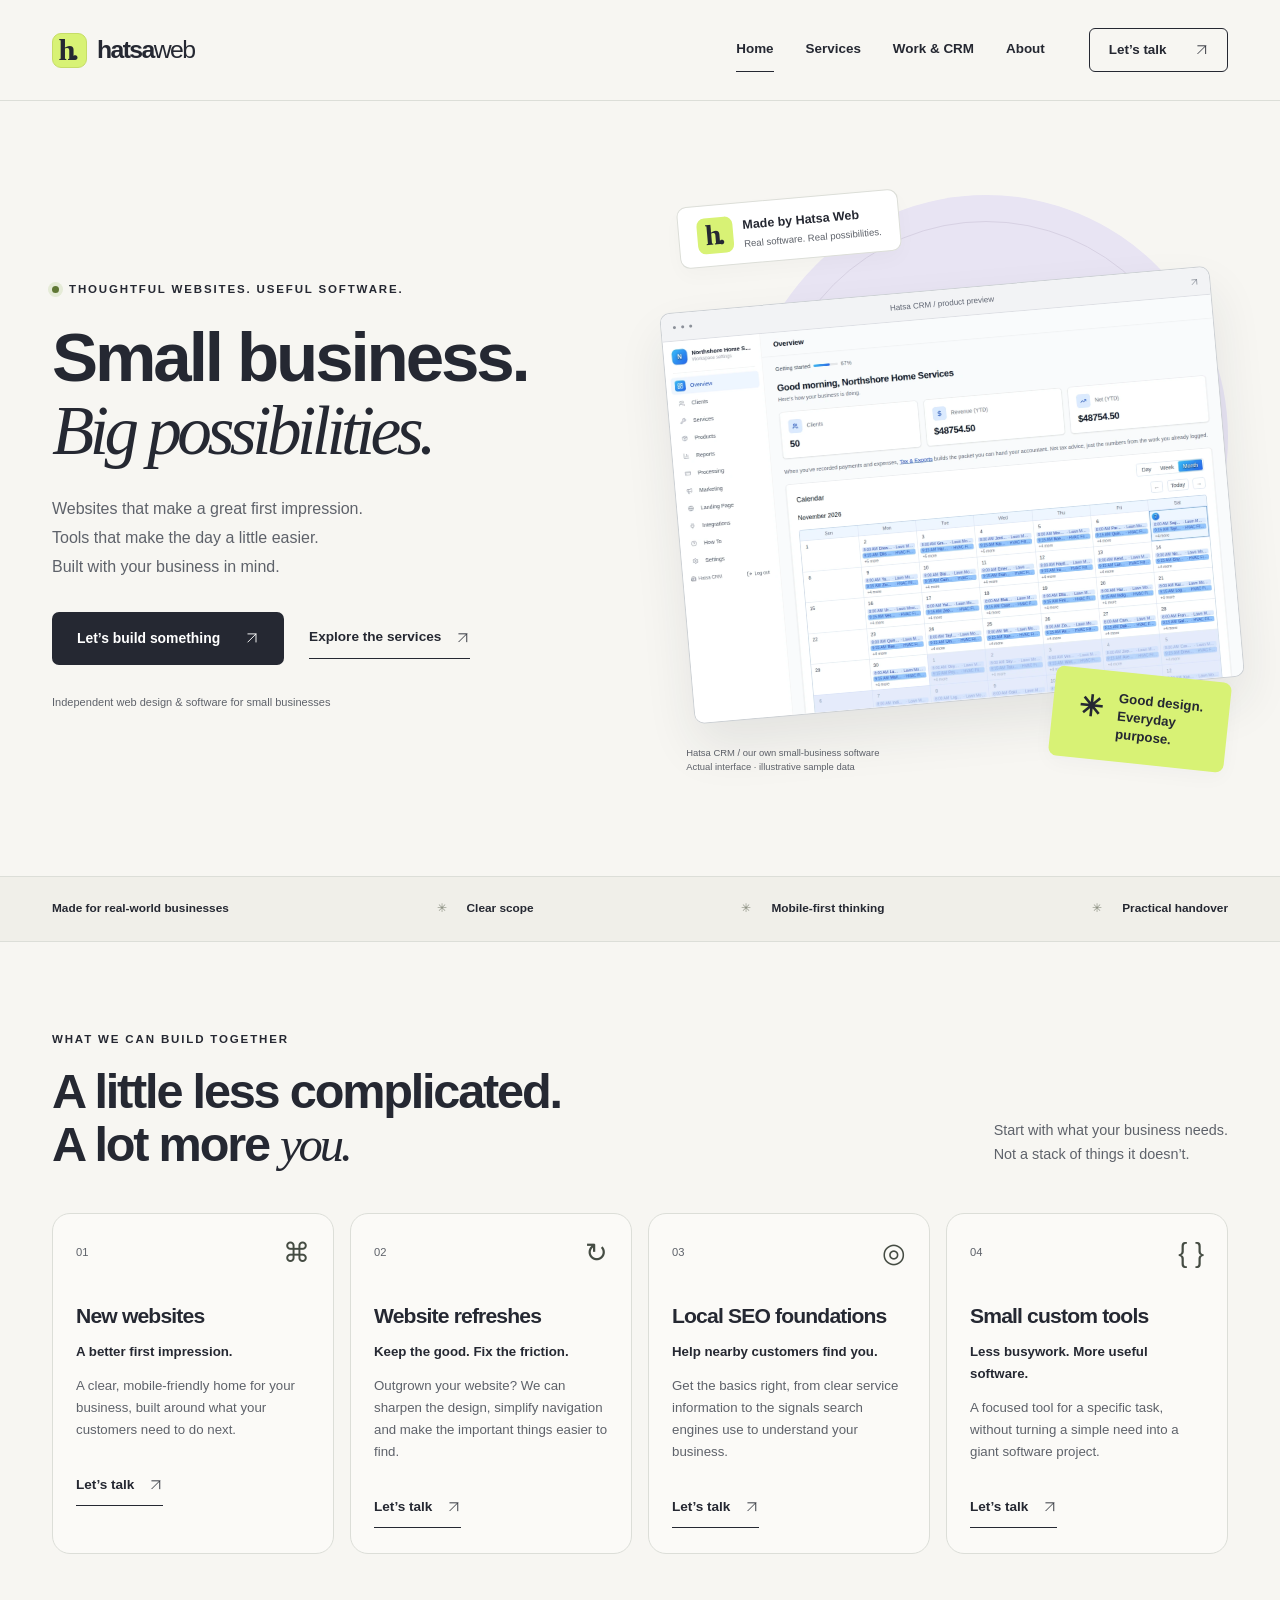
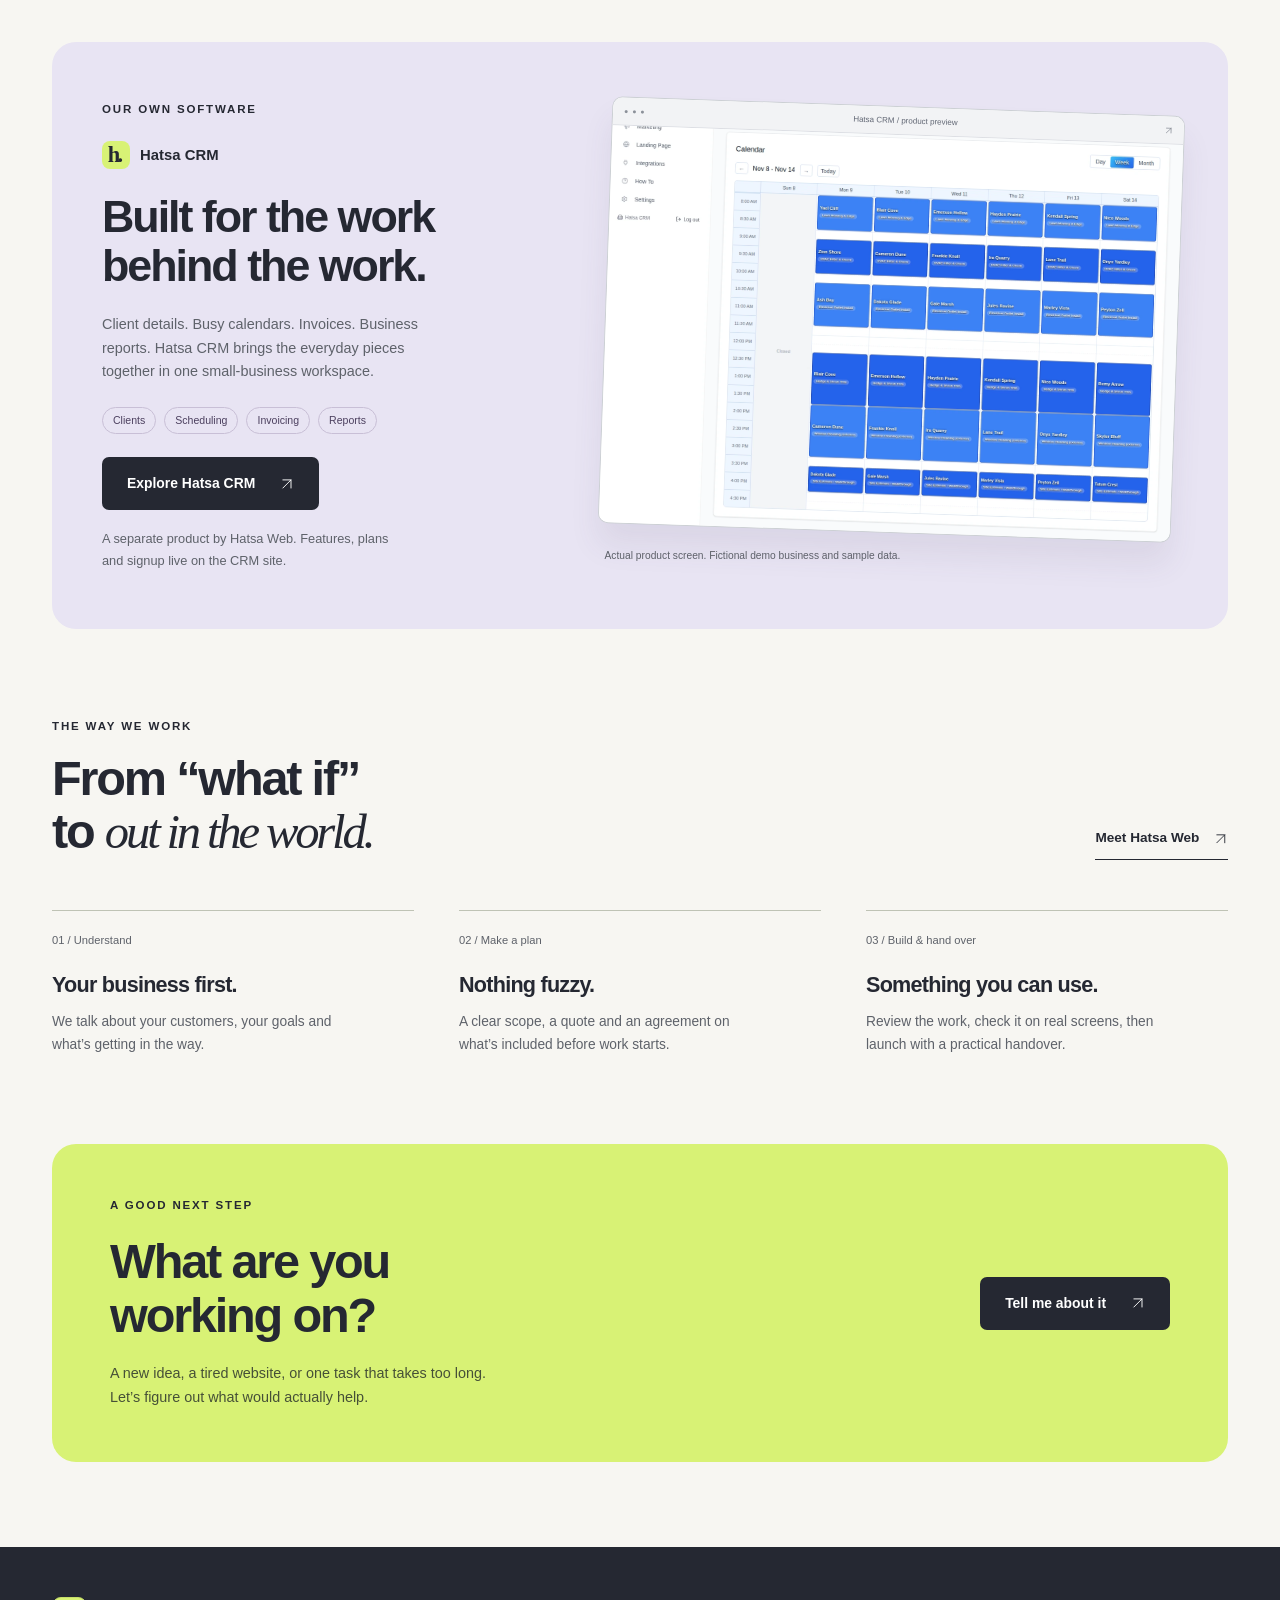
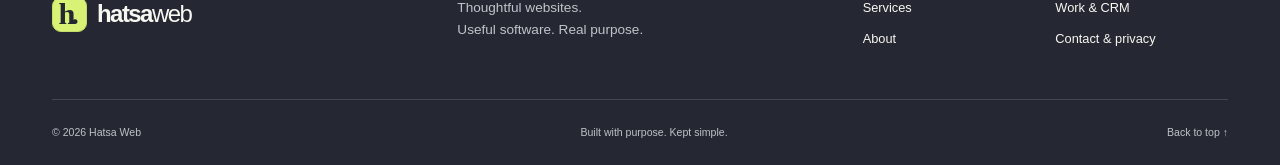
==== commit 7482d8fd: "Polish vector arrows and guard no-JavaScript brief submission Co-authored-by: Mako Wusstig <20270875" ====
--- a/index.html
+++ b/index.html
@@ -45,8 +45,10 @@
           ><a href="services.html">Services</a><a href="work.html">Work & CRM</a
           ><a href="about.html">About</a
           ><a class="nav-contact" href="contact.html"
-            >Let’s talk <span aria-hidden="true">↗</span></a
-          >
+            >Let’s talk
+            <svg class="arrow" viewBox="0 0 24 24" aria-hidden="true">
+              <path d="M5 19 19 5M5 5h14v14" /></svg
+          ></a>
         </nav>
       </div>
     </header>
@@ -69,10 +71,14 @@
           </p>
           <div class="hero-actions">
             <a class="button dark" href="contact.html"
-              >Let’s build something <span aria-hidden="true">↗</span></a
+              >Let’s build something
+              <svg class="arrow" viewBox="0 0 24 24" aria-hidden="true">
+                <path d="M5 19 19 5M5 5h14v14" /></svg></a
             ><a class="text-link" href="services.html"
-              >Explore the services <span aria-hidden="true">↗</span></a
-            >
+              >Explore the services
+              <svg class="arrow" viewBox="0 0 24 24" aria-hidden="true">
+                <path d="M5 19 19 5M5 5h14v14" /></svg
+            ></a>
           </div>
           <p class="hero-foot">
             Independent web design & software for small businesses
@@ -90,7 +96,9 @@
             <div class="browser-bar">
               <span class="window-dots" aria-hidden="true">● ● ●</span
               ><span>Hatsa CRM / product preview</span
-              ><span aria-hidden="true">↗</span>
+              ><svg class="arrow" viewBox="0 0 24 24" aria-hidden="true">
+                <path d="M5 19 19 5M5 5h14v14" />
+              </svg>
             </div>
             <img
               src="assets/overview.webp"
@@ -143,8 +151,10 @@
               your customers need to do next.
             </p>
             <a class="text-link" href="contact.html?service=website"
-              >Let’s talk <span aria-hidden="true">↗</span></a
-            >
+              >Let’s talk
+              <svg class="arrow" viewBox="0 0 24 24" aria-hidden="true">
+                <path d="M5 19 19 5M5 5h14v14" /></svg
+            ></a>
           </article>
           <article class="service-card" id="refresh">
             <div class="card-top">
@@ -158,8 +168,10 @@
               navigation and make the important things easier to find.
             </p>
             <a class="text-link" href="contact.html?service=refresh"
-              >Let’s talk <span aria-hidden="true">↗</span></a
-            >
+              >Let’s talk
+              <svg class="arrow" viewBox="0 0 24 24" aria-hidden="true">
+                <path d="M5 19 19 5M5 5h14v14" /></svg
+            ></a>
           </article>
           <article class="service-card" id="seo">
             <div class="card-top">
@@ -173,8 +185,10 @@
               signals search engines use to understand your business.
             </p>
             <a class="text-link" href="contact.html?service=seo"
-              >Let’s talk <span aria-hidden="true">↗</span></a
-            >
+              >Let’s talk
+              <svg class="arrow" viewBox="0 0 24 24" aria-hidden="true">
+                <path d="M5 19 19 5M5 5h14v14" /></svg
+            ></a>
           </article>
           <article class="service-card" id="tool">
             <div class="card-top">
@@ -188,8 +202,10 @@
               into a giant software project.
             </p>
             <a class="text-link" href="contact.html?service=tool"
-              >Let’s talk <span aria-hidden="true">↗</span></a
-            >
+              >Let’s talk
+              <svg class="arrow" viewBox="0 0 24 24" aria-hidden="true">
+                <path d="M5 19 19 5M5 5h14v14" /></svg
+            ></a>
           </article>
         </div>
       </section>
@@ -212,8 +228,10 @@
             <li>Reports</li>
           </ul>
           <a class="button dark" href="https://app.hatsaweb.com"
-            >Explore Hatsa CRM <span aria-hidden="true">↗</span></a
-          >
+            >Explore Hatsa CRM
+            <svg class="arrow" viewBox="0 0 24 24" aria-hidden="true">
+              <path d="M5 19 19 5M5 5h14v14" /></svg
+          ></a>
           <p class="small">
             A separate product by Hatsa Web. Features, plans and signup live on
             the CRM site.
@@ -224,7 +242,9 @@
             <div class="browser-bar">
               <span class="window-dots" aria-hidden="true">● ● ●</span
               ><span>Hatsa CRM / product preview</span
-              ><span aria-hidden="true">↗</span>
+              ><svg class="arrow" viewBox="0 0 24 24" aria-hidden="true">
+                <path d="M5 19 19 5M5 5h14v14" />
+              </svg>
             </div>
             <img
               src="assets/calendar-week.webp"
@@ -249,8 +269,10 @@
             </h2>
           </div>
           <a class="text-link" href="about.html"
-            >Meet Hatsa Web <span aria-hidden="true">↗</span></a
-          >
+            >Meet Hatsa Web
+            <svg class="arrow" viewBox="0 0 24 24" aria-hidden="true">
+              <path d="M5 19 19 5M5 5h14v14" /></svg
+          ></a>
         </div>
         <ol class="process-list">
           <li>
@@ -289,8 +311,10 @@
           </p>
         </div>
         <a class="button dark" href="contact.html"
-          >Tell me about it <span aria-hidden="true">↗</span></a
-        >
+          >Tell me about it
+          <svg class="arrow" viewBox="0 0 24 24" aria-hidden="true">
+            <path d="M5 19 19 5M5 5h14v14" /></svg
+        ></a>
       </section>
     </main>
     <footer class="site-footer">
--- a/styles.css
+++ b/styles.css
@@ -1516,3 +1516,31 @@
     break-inside: avoid;
   }
 }
+
+.arrow {
+  width: 1em;
+  height: 1em;
+  fill: none;
+  stroke: currentColor;
+  stroke-width: 1.6;
+  stroke-linecap: round;
+  stroke-linejoin: round;
+  flex-shrink: 0;
+}
+fieldset {
+  border: 0;
+  margin: 0;
+  padding: 0;
+  min-width: 0;
+}
+.sr-only {
+  position: absolute;
+  width: 1px;
+  height: 1px;
+  padding: 0;
+  margin: -1px;
+  overflow: hidden;
+  clip-path: inset(50%);
+  white-space: nowrap;
+  border: 0;
+}
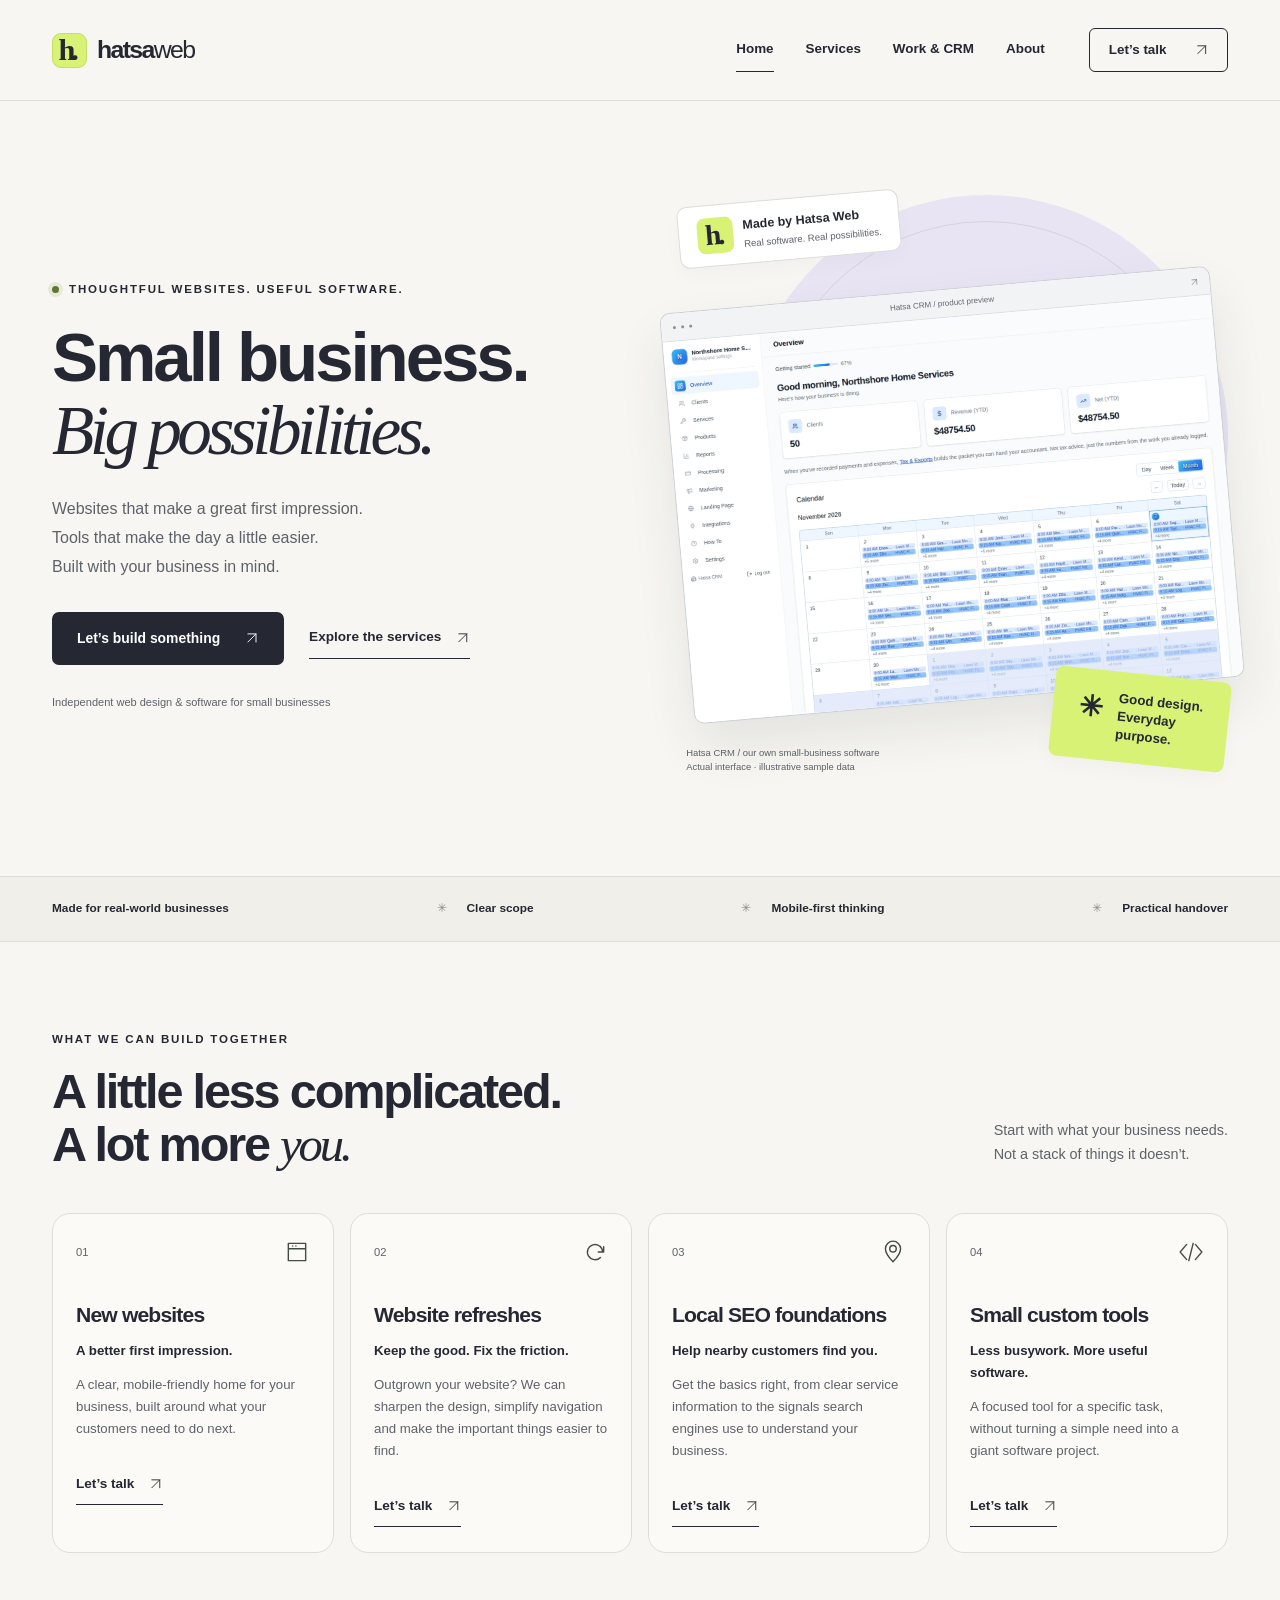
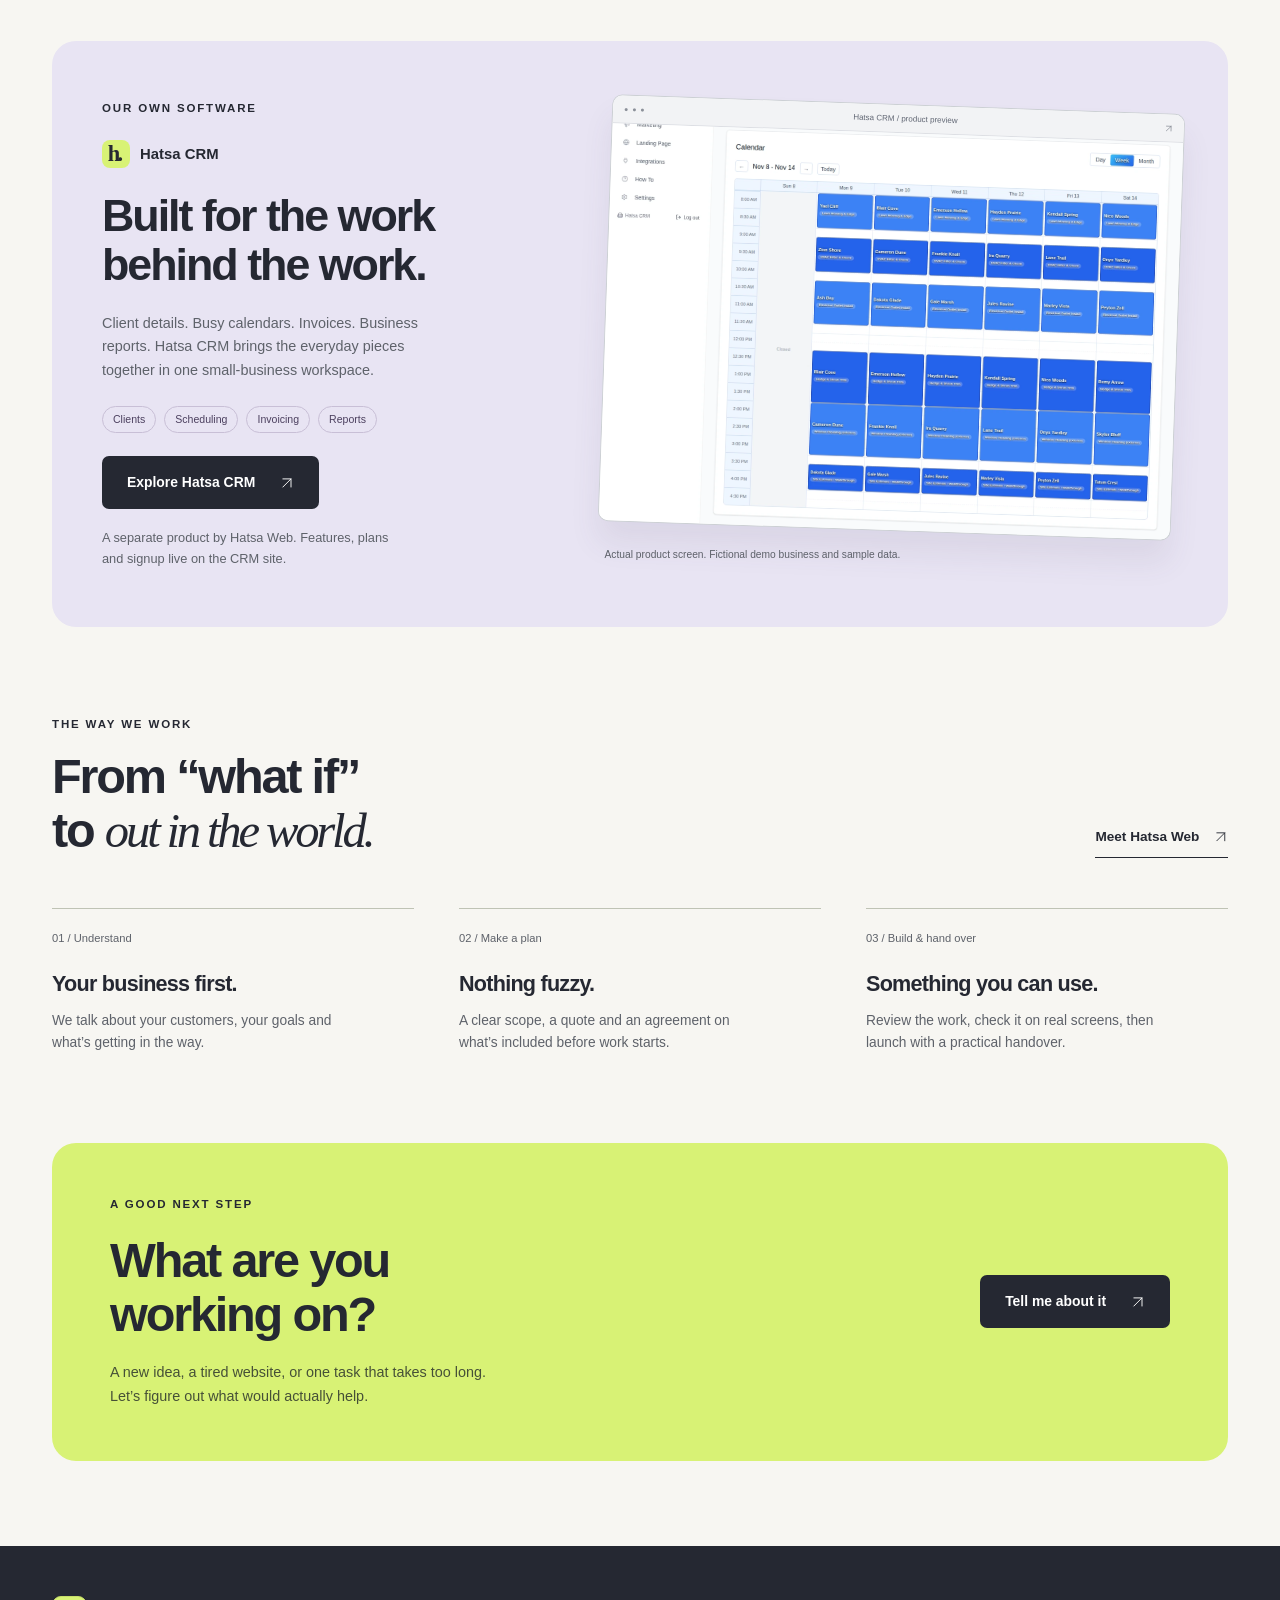
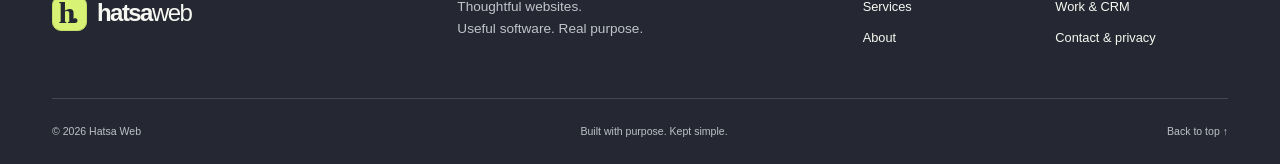
==== commit a1281b27: "Render mobile menu and service icons consistently with local vectors Co-authored-by: Mako Wusstig <2" ====
--- a/index.html
+++ b/index.html
@@ -38,7 +38,10 @@
           aria-controls="site-nav"
           hidden
         >
-          Menu <span aria-hidden="true">☰</span>
+          Menu
+          <svg class="arrow" viewBox="0 0 24 24" aria-hidden="true">
+            <path d="M4 6h16M4 12h16M4 18h16" />
+          </svg>
         </button>
         <nav id="site-nav" aria-label="Main navigation">
           <a href="index.html" aria-current="page">Home</a
@@ -142,7 +145,13 @@
           <article class="service-card" id="website">
             <div class="card-top">
               <span class="number">01</span
-              ><span class="service-glyph" aria-hidden="true">⌘</span>
+              ><svg
+                class="service-glyph arrow"
+                viewBox="0 0 24 24"
+                aria-hidden="true"
+              >
+                <path d="M4 4h16v16H4z M4 9h16 M8 6.5h.01 M11 6.5h.01" />
+              </svg>
             </div>
             <h3>New websites</h3>
             <p class="service-sub">A better first impression.</p>
@@ -159,7 +168,13 @@
           <article class="service-card" id="refresh">
             <div class="card-top">
               <span class="number">02</span
-              ><span class="service-glyph" aria-hidden="true">↻</span>
+              ><svg
+                class="service-glyph arrow"
+                viewBox="0 0 24 24"
+                aria-hidden="true"
+              >
+                <path d="M20 7v5h-5 M19 12a7 7 0 1 0-2 5 M20 12l-3-5" />
+              </svg>
             </div>
             <h3>Website refreshes</h3>
             <p class="service-sub">Keep the good. Fix the friction.</p>
@@ -176,7 +191,15 @@
           <article class="service-card" id="seo">
             <div class="card-top">
               <span class="number">03</span
-              ><span class="service-glyph" aria-hidden="true">◎</span>
+              ><svg
+                class="service-glyph arrow"
+                viewBox="0 0 24 24"
+                aria-hidden="true"
+              >
+                <path
+                  d="M12 21s7-7 7-12a7 7 0 1 0-14 0c0 5 7 12 7 12z M15 9a3 3 0 1 1-6 0 3 3 0 0 1 6 0"
+                />
+              </svg>
             </div>
             <h3>Local SEO foundations</h3>
             <p class="service-sub">Help nearby customers find you.</p>
@@ -193,7 +216,13 @@
           <article class="service-card" id="tool">
             <div class="card-top">
               <span class="number">04</span
-              ><span class="service-glyph" aria-hidden="true">{ }</span>
+              ><svg
+                class="service-glyph arrow"
+                viewBox="0 0 24 24"
+                aria-hidden="true"
+              >
+                <path d="m8 5-6 7 6 7 M16 5l6 7-6 7 M14 4l-4 16" />
+              </svg>
             </div>
             <h3>Small custom tools</h3>
             <p class="service-sub">Less busywork. More useful software.</p>
--- a/styles.css
+++ b/styles.css
@@ -1544,3 +1544,9 @@
   white-space: nowrap;
   border: 0;
 }
+
+.service-glyph.arrow {
+  width: 26px;
+  height: 26px;
+  stroke-width: 1.3;
+}
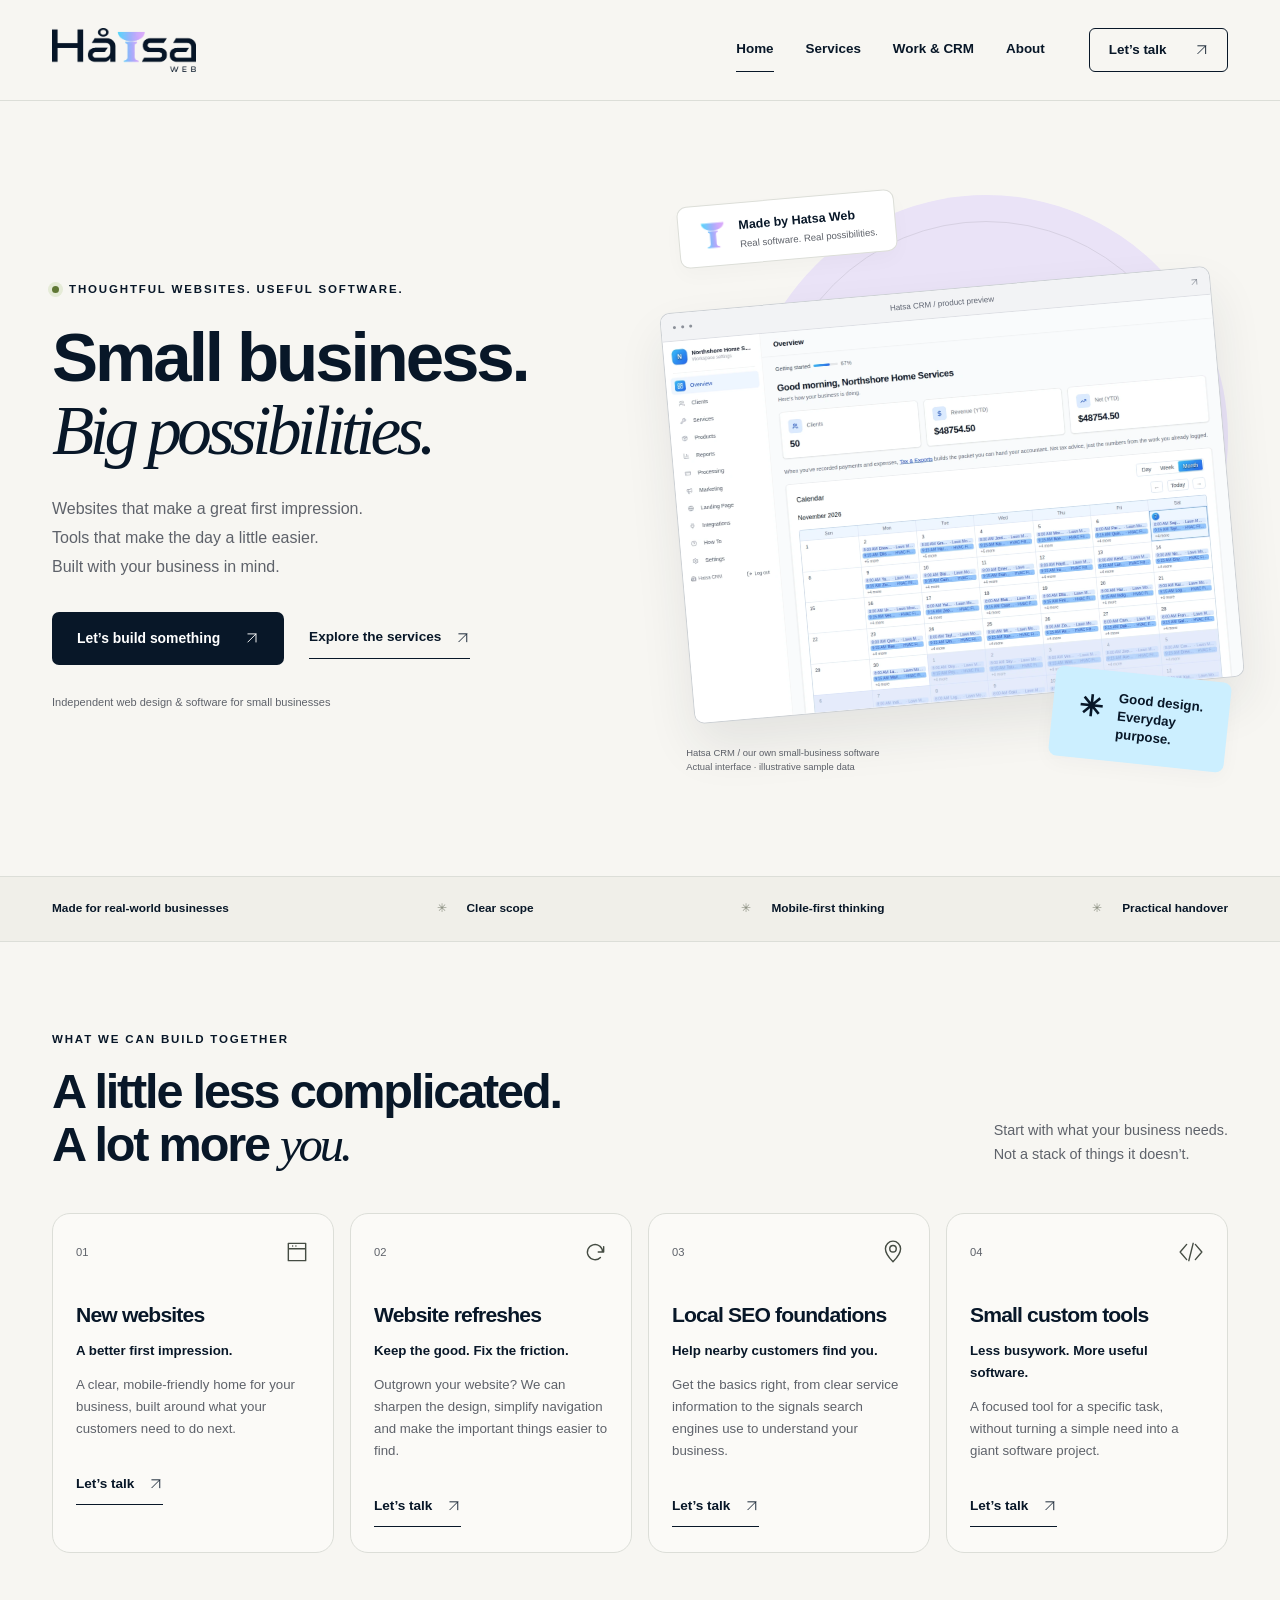
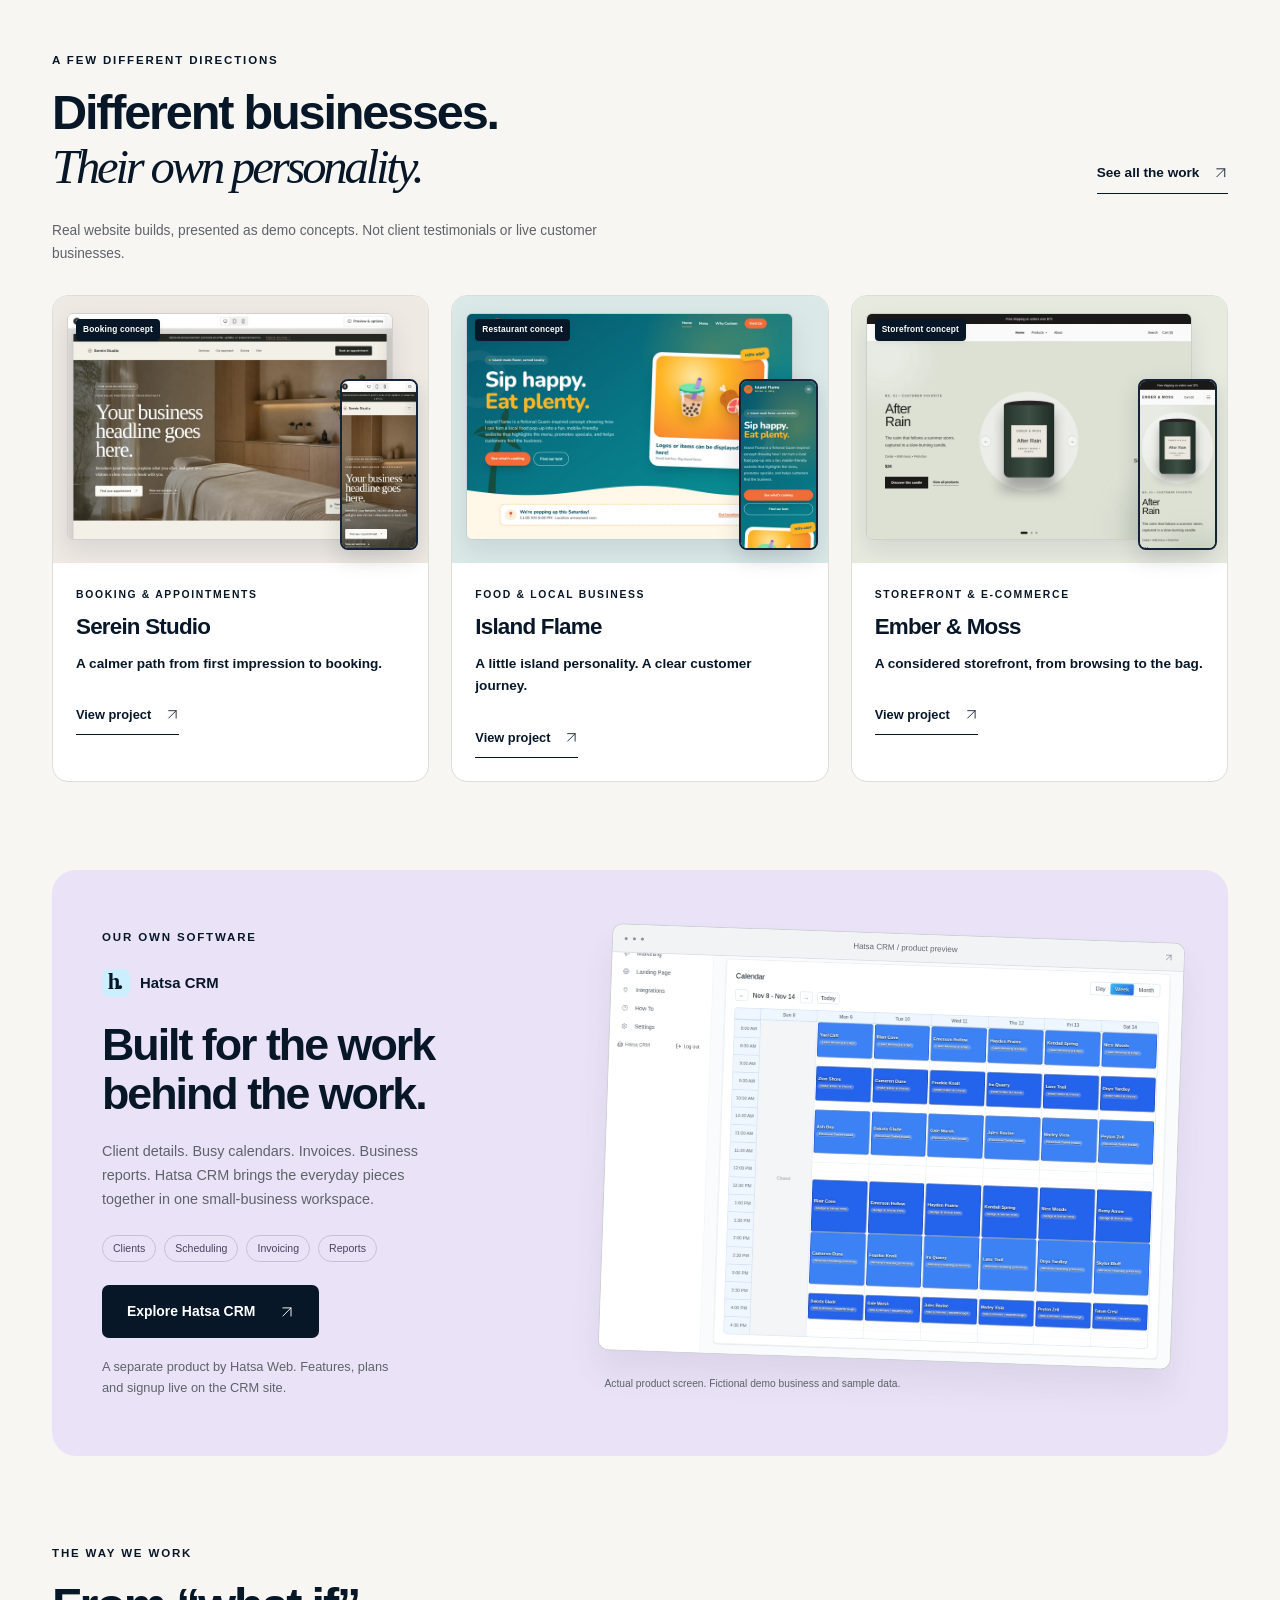
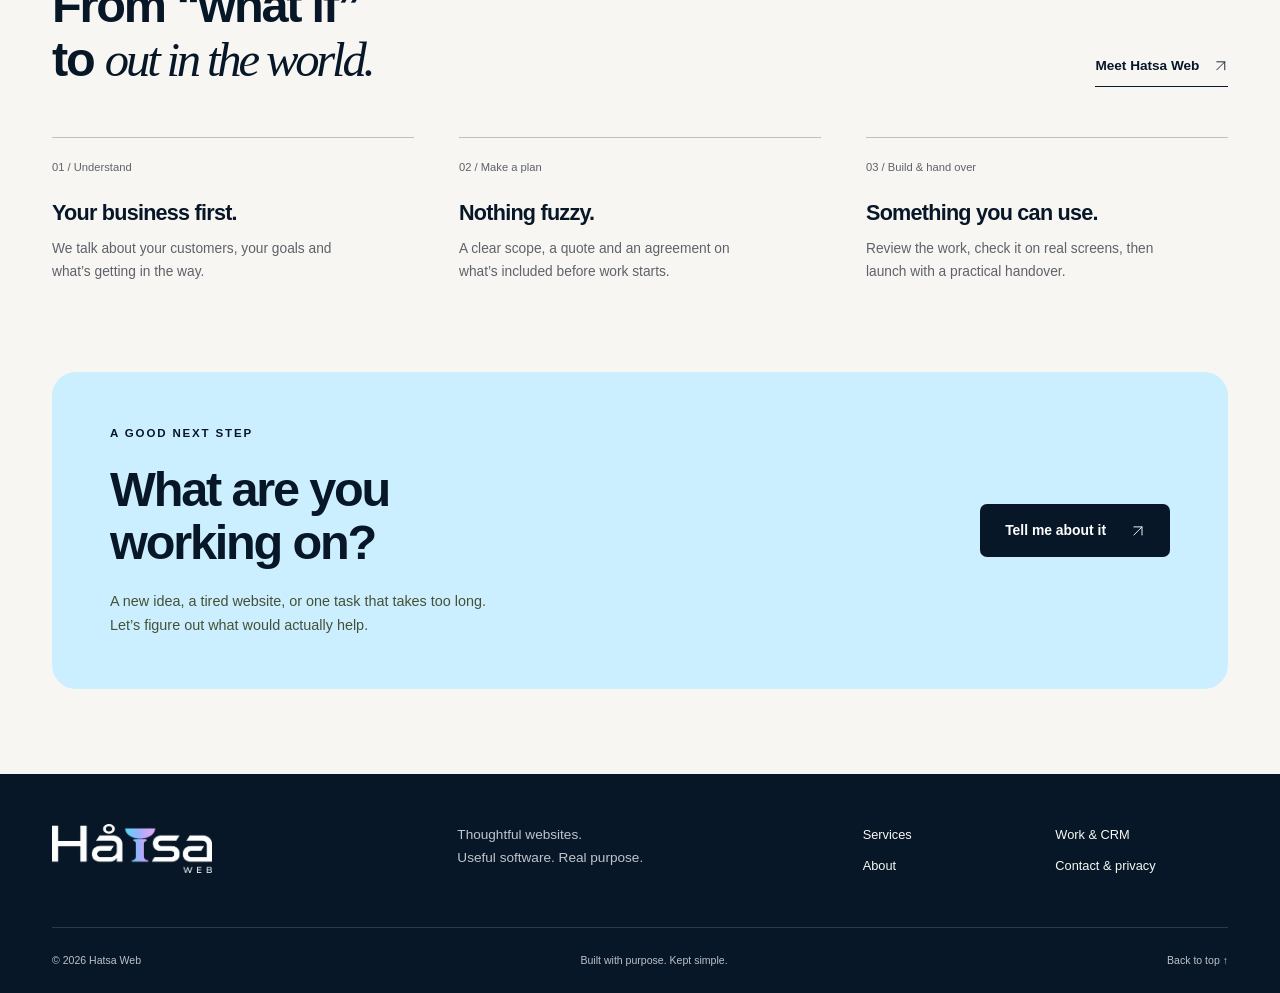
==== commit d43d868d: "Showcase five real responsive demos with official Hatsa Web branding Co-authored-by: Mako Wusstig <2" ====
--- a/index.html
+++ b/index.html
@@ -18,7 +18,7 @@
       content="Websites, website refreshes, local SEO foundations and focused custom tools for small businesses. Meet Hatsa Web and explore Hatsa CRM."
     />
     <meta property="og:type" content="website" />
-    <link rel="icon" href="assets/favicon.svg" type="image/svg+xml" />
+    <link rel="icon" href="assets/favicon.ico" type="image/x-icon" />
     <link rel="stylesheet" href="styles.css" />
     <script src="site-config.js" defer></script>
     <script src="site.js" defer></script>
@@ -28,9 +28,12 @@
     <header class="site-header">
       <div class="container nav-wrap">
         <a class="wordmark" href="index.html" aria-label="Hatsa Web home"
-          ><span class="logo-mark" aria-hidden="true">h.</span>hatsa<span
-            >web</span
-          ></a
+          ><img
+            class="brand-logo"
+            src="assets/hatsa-logo-light.webp"
+            width="1443"
+            height="437"
+            alt="Hatsa Web" /></a
         ><button
           class="menu-toggle"
           type="button"
@@ -90,7 +93,13 @@
         <div class="hero-art">
           <div class="art-orbit" aria-hidden="true"></div>
           <div class="floating-label">
-            <span class="mini-mark">h.</span>
+            <img
+              class="agency-mark"
+              src="assets/hatsa-mark.png"
+              width="256"
+              height="256"
+              alt=""
+            />
             <div>
               Made by Hatsa Web<span>Real software. Real possibilities.</span>
             </div>
@@ -235,6 +244,131 @@
               <svg class="arrow" viewBox="0 0 24 24" aria-hidden="true">
                 <path d="M5 19 19 5M5 5h14v14" /></svg
             ></a>
+          </article>
+        </div>
+      </section>
+      <section
+        class="section container portfolio-home"
+        aria-labelledby="selected-work-heading"
+      >
+        <div class="section-heading">
+          <div>
+            <p class="eyebrow">A few different directions</p>
+            <h2 id="selected-work-heading">
+              Different businesses.<br /><span class="serif"
+                >Their own personality.</span
+              >
+            </h2>
+          </div>
+          <a class="text-link" href="work.html"
+            >See all the work
+            <svg class="arrow" viewBox="0 0 24 24" aria-hidden="true">
+              <path d="M5 19 19 5M5 5h14v14" /></svg
+          ></a>
+        </div>
+        <p class="portfolio-note">
+          Real website builds, presented as demo concepts. Not client
+          testimonials or live customer businesses.
+        </p>
+        <div class="project-grid home-project-grid">
+          <article class="project-card" id="project-booking">
+            <div class="project-images">
+              <img
+                class="project-desktop"
+                src="assets/portfolio/booking-desktop.webp"
+                alt="Serein Studio demonstration website at desktop width"
+                width="1440"
+                height="1000"
+                loading="lazy"
+              /><img
+                class="project-phone"
+                src="assets/portfolio/booking-mobile.webp"
+                alt="Serein Studio layout at phone width"
+                width="390"
+                height="844"
+                loading="lazy"
+              /><span class="project-kind">Booking concept</span>
+            </div>
+            <div class="project-card-copy">
+              <p class="eyebrow">Booking & appointments</p>
+              <h3>Serein Studio</h3>
+              <p class="project-tagline">
+                A calmer path from first impression to booking.
+              </p>
+              <div class="project-actions">
+                <a class="text-link" href="work.html#project-booking"
+                  >View project
+                  <svg class="arrow" viewBox="0 0 24 24" aria-hidden="true">
+                    <path d="M5 19 19 5M5 5h14v14" /></svg
+                ></a>
+              </div>
+            </div>
+          </article>
+          <article class="project-card" id="project-island">
+            <div class="project-images">
+              <img
+                class="project-desktop"
+                src="assets/portfolio/island-desktop.webp"
+                alt="Island Flame demonstration website at desktop width"
+                width="1440"
+                height="1000"
+                loading="lazy"
+              /><img
+                class="project-phone"
+                src="assets/portfolio/island-mobile.webp"
+                alt="Island Flame layout at phone width"
+                width="390"
+                height="844"
+                loading="lazy"
+              /><span class="project-kind">Restaurant concept</span>
+            </div>
+            <div class="project-card-copy">
+              <p class="eyebrow">Food & local business</p>
+              <h3>Island Flame</h3>
+              <p class="project-tagline">
+                A little island personality. A clear customer journey.
+              </p>
+              <div class="project-actions">
+                <a class="text-link" href="work.html#project-island"
+                  >View project
+                  <svg class="arrow" viewBox="0 0 24 24" aria-hidden="true">
+                    <path d="M5 19 19 5M5 5h14v14" /></svg
+                ></a>
+              </div>
+            </div>
+          </article>
+          <article class="project-card" id="project-ember">
+            <div class="project-images">
+              <img
+                class="project-desktop"
+                src="assets/portfolio/ember-desktop.webp"
+                alt="Ember & Moss demonstration website at desktop width"
+                width="1440"
+                height="1000"
+                loading="lazy"
+              /><img
+                class="project-phone"
+                src="assets/portfolio/ember-mobile.webp"
+                alt="Ember & Moss layout at phone width"
+                width="390"
+                height="844"
+                loading="lazy"
+              /><span class="project-kind">Storefront concept</span>
+            </div>
+            <div class="project-card-copy">
+              <p class="eyebrow">Storefront & e-commerce</p>
+              <h3>Ember & Moss</h3>
+              <p class="project-tagline">
+                A considered storefront, from browsing to the bag.
+              </p>
+              <div class="project-actions">
+                <a class="text-link" href="work.html#project-ember"
+                  >View project
+                  <svg class="arrow" viewBox="0 0 24 24" aria-hidden="true">
+                    <path d="M5 19 19 5M5 5h14v14" /></svg
+                ></a>
+              </div>
+            </div>
           </article>
         </div>
       </section>
@@ -349,10 +483,13 @@
     <footer class="site-footer">
       <div class="container footer-top">
         <a class="wordmark" href="index.html"
-          ><span class="logo-mark" aria-hidden="true">h.</span>hatsa<span
-            >web</span
-          ></a
-        >
+          ><img
+            class="brand-logo"
+            src="assets/hatsa-logo-dark.webp"
+            width="1443"
+            height="437"
+            alt="Hatsa Web"
+        /></a>
         <p>Thoughtful websites.<br />Useful software. Real purpose.</p>
         <div>
           <a href="services.html">Services</a><a href="work.html">Work & CRM</a
--- a/styles.css
+++ b/styles.css
@@ -674,10 +674,15 @@
   position: relative;
 }
 .check-list li:before {
-  content: "✓";
+  content: "";
   position: absolute;
-  left: 0;
-  color: #537221;
+  left: 2px;
+  top: 14px;
+  width: 6px;
+  height: 11px;
+  border-right: 1.5px solid #537221;
+  border-bottom: 1.5px solid #537221;
+  transform: rotate(45deg);
 }
 .scope {
   padding-top: 20px;
@@ -1550,3 +1555,438 @@
   height: 26px;
   stroke-width: 1.3;
 }
+
+/* Official supplied brand assets, with separate light/dark wordmarks. */
+:root {
+  --ink: #081728;
+  --lime: #ccefff;
+  --purple: #eae3f7;
+  --purple-ink: #625081;
+}
+.logo-mark {
+  background: var(--lime);
+}
+.wordmark {
+  letter-spacing: normal;
+}
+.brand-logo {
+  display: block;
+  width: 144px;
+  height: auto;
+}
+.site-footer .brand-logo {
+  width: 160px;
+}
+.agency-mark {
+  width: 32px;
+  height: 32px;
+  object-fit: contain;
+}
+.about-symbol > img {
+  width: 100%;
+  height: auto;
+}
+.about-symbol {
+  align-items: flex-start;
+}
+.about-symbol p {
+  margin-top: 45px;
+}
+
+/* Portfolio images use their own mobile compositions, not scaled desktop layouts. */
+.portfolio-home {
+  padding-top: 10px;
+}
+.portfolio-note {
+  max-width: 75ch;
+  font-size: 0.86rem;
+  margin: -14px 0 30px;
+}
+.portfolio-section {
+  padding: 12px 0 80px;
+}
+.portfolio-intro {
+  display: grid;
+  grid-template-columns: 1fr 1.2fr;
+  align-items: start;
+  gap: 40px;
+  margin-bottom: 35px;
+}
+.portfolio-intro h2 {
+  font-size: 2rem;
+}
+.portfolio-intro p {
+  font-size: 0.9rem;
+}
+.project-grid {
+  display: grid;
+  grid-template-columns: repeat(2, minmax(0, 1fr));
+  gap: 32px;
+}
+.home-project-grid {
+  grid-template-columns: repeat(3, minmax(0, 1fr));
+  gap: 22px;
+}
+.project-card {
+  border: 1px solid var(--line);
+  border-radius: 16px;
+  overflow: hidden;
+  background: #fff;
+  min-width: 0;
+}
+.project-images {
+  padding: 22px 45px 28px 20px;
+  background: #eee9e3;
+  position: relative;
+}
+.project-card:nth-child(2n) .project-images {
+  background: #dae9e8;
+}
+.project-card:nth-child(3n) .project-images {
+  background: #e7eadf;
+}
+.project-card:nth-child(4n) .project-images {
+  background: #ebe5f4;
+}
+.project-desktop {
+  width: 100%;
+  aspect-ratio: 1.44;
+  height: auto;
+  border: 1px solid #14233720;
+  border-radius: 6px;
+  box-shadow: 0 10px 25px #0c182718;
+  object-fit: cover;
+  object-position: top;
+}
+.project-phone {
+  position: absolute;
+  width: 21%;
+  right: 14px;
+  bottom: 16px;
+  aspect-ratio: 390 / 844;
+  height: auto;
+  object-fit: cover;
+  border: 3px solid #142337;
+  border-radius: 12px;
+  box-shadow: 0 8px 22px #0c182725;
+  background: #fff;
+}
+.project-kind {
+  position: absolute;
+  left: 30px;
+  top: 30px;
+  max-width: calc(100% - 70px);
+  padding: 5px 10px;
+  border-radius: 4px;
+  background: #081728;
+  color: #fff;
+  font-size: 0.58rem;
+  font-weight: 650;
+  letter-spacing: 0.02em;
+  box-shadow: 0 1px 5px #0001;
+}
+.project-card-copy {
+  padding: 26px;
+}
+.project-card-copy .eyebrow {
+  margin-bottom: 12px;
+  font-size: 0.65rem;
+}
+.project-card-copy h3 {
+  font-size: 1.7rem;
+}
+.project-card-copy > p:not(.eyebrow) {
+  font-size: 0.85rem;
+  margin-top: 13px;
+}
+.project-card-copy .project-tagline {
+  color: var(--ink);
+  font-weight: 550;
+}
+.project-actions {
+  display: flex;
+  align-items: center;
+  gap: 20px;
+  flex-wrap: wrap;
+  margin-top: 20px;
+}
+.project-actions .text-link {
+  font-size: 0.8rem;
+}
+.preview-trigger {
+  border: 1px solid #bfc6cf;
+  border-radius: 5px;
+  padding: 9px 12px;
+  background: transparent;
+  color: var(--ink);
+  font-size: 0.75rem;
+}
+.preview-trigger:hover {
+  background: #f1f3f5;
+}
+.source-link {
+  display: inline-block;
+  margin-top: 17px;
+  font-size: 0.72rem;
+  text-decoration: underline;
+  text-underline-offset: 3px;
+  color: var(--muted);
+}
+.home-project-grid .project-card-copy {
+  padding: 23px;
+}
+.home-project-grid .project-card-copy h3 {
+  font-size: 1.4rem;
+}
+.home-project-grid .project-kind {
+  left: 23px;
+  top: 23px;
+  font-size: 0.52rem;
+  padding: 4px 7px;
+}
+.home-project-grid .project-images {
+  padding: 17px 35px 23px 14px;
+}
+.home-project-grid .project-phone {
+  right: 10px;
+  bottom: 13px;
+  border-width: 2px;
+  border-radius: 8px;
+}
+.work-feature {
+  border-top: 1px solid var(--line);
+  padding-top: 55px;
+}
+.preview-open {
+  overflow: hidden;
+}
+#project-dialog {
+  width: min(1100px, calc(100vw - 48px));
+  max-height: calc(100dvh - 48px);
+  padding: 24px;
+  border: 1px solid #d2d5da;
+  border-radius: 16px;
+  background: var(--paper);
+  color: var(--ink);
+  overflow: auto;
+}
+#project-dialog::backdrop {
+  background: #081728b8;
+}
+.preview-top {
+  display: flex;
+  align-items: flex-start;
+  justify-content: space-between;
+  gap: 20px;
+}
+.preview-top .eyebrow {
+  margin-bottom: 8px;
+  font-size: 0.6rem;
+}
+.preview-top h2 {
+  font-size: 1.9rem;
+}
+.preview-close {
+  display: flex;
+  gap: 12px;
+  align-items: center;
+  border: 1px solid #aab2bd;
+  border-radius: 6px;
+  padding: 8px 13px;
+  background: white;
+  font-size: 0.8rem;
+  min-height: 44px;
+  color: var(--ink);
+}
+.preview-close span {
+  font-size: 1.5rem;
+  line-height: 1;
+}
+.preview-modes {
+  display: flex;
+  gap: 6px;
+  margin: 20px 0 14px;
+}
+.preview-modes button {
+  min-height: 44px;
+  padding: 8px 17px;
+  border: 1px solid #bfc6cf;
+  border-radius: 5px;
+  background: transparent;
+  font-size: 0.8rem;
+  color: var(--ink);
+}
+.preview-modes button[aria-pressed="true"] {
+  background: var(--ink);
+  border-color: var(--ink);
+  color: #fff;
+}
+.preview-image-stage {
+  background: #e2e5e9;
+  border-radius: 8px;
+  padding: 12px;
+  display: flex;
+  align-items: center;
+  justify-content: center;
+  min-height: 100px;
+}
+#preview-image {
+  max-height: 62dvh;
+  max-width: 100%;
+  width: auto;
+  height: auto;
+  object-fit: contain;
+  border: 1px solid #c6ccd4;
+}
+.preview-caption {
+  font-size: 0.72rem;
+  margin-top: 14px;
+}
+@media (max-width: 1100px) {
+  .home-project-grid {
+    gap: 14px;
+  }
+  .home-project-grid .project-card-copy {
+    padding: 20px;
+  }
+  .project-grid {
+    gap: 24px;
+  }
+}
+@media (max-width: 900px) {
+  .home-project-grid {
+    grid-template-columns: 1fr;
+  }
+  .home-project-grid .project-card {
+    display: grid;
+    grid-template-columns: 1fr 1fr;
+  }
+  .home-project-grid .project-card-copy {
+    padding: 25px;
+    align-self: center;
+  }
+  .home-project-grid .project-kind {
+    left: 25px;
+    top: 25px;
+  }
+}
+@media (max-width: 760px) {
+  .brand-logo {
+    width: 120px;
+  }
+  .site-footer .brand-logo {
+    width: 140px;
+  }
+  .about-symbol {
+    flex-direction: column;
+    justify-content: center;
+    align-items: flex-start;
+    gap: 20px;
+  }
+  .about-symbol > img {
+    width: min(260px, 100%);
+  }
+  .about-symbol p {
+    margin-top: 0;
+  }
+  .portfolio-intro {
+    grid-template-columns: 1fr;
+    gap: 20px;
+  }
+  .portfolio-intro h2 {
+    font-size: 1.9rem;
+  }
+  .portfolio-intro p {
+    font-size: 0.85rem;
+  }
+  .project-grid {
+    grid-template-columns: 1fr;
+    gap: 25px;
+  }
+  .portfolio-note {
+    margin: 0 0 25px;
+    font-size: 0.8rem;
+  }
+  .project-images {
+    padding: 20px 40px 26px 16px;
+  }
+  .project-kind {
+    left: 24px;
+    top: 28px;
+  }
+  .project-card-copy {
+    padding: 24px;
+  }
+  .portfolio-section {
+    padding-bottom: 50px;
+  }
+  .home-project-grid .project-card {
+    display: block;
+  }
+  .home-project-grid .project-images {
+    padding: 20px 40px 26px 16px;
+  }
+  .home-project-grid .project-kind {
+    left: 24px;
+    top: 28px;
+    font-size: 0.58rem;
+  }
+  .home-project-grid .project-card-copy {
+    padding: 24px;
+  }
+  .home-project-grid .project-card-copy h3 {
+    font-size: 1.6rem;
+  }
+  .project-actions {
+    gap: 15px;
+  }
+  .project-actions .text-link,
+  .preview-trigger {
+    font-size: 0.8rem;
+  }
+  .preview-trigger {
+    min-height: 44px;
+  }
+  #project-dialog {
+    width: calc(100vw - 24px);
+    max-height: calc(100dvh - 24px);
+    padding: 18px;
+    border-radius: 12px;
+  }
+  .preview-top .eyebrow {
+    max-width: 25ch;
+    font-size: 0.52rem;
+    line-height: 1.7;
+  }
+  .preview-top h2 {
+    font-size: 1.5rem;
+  }
+  .preview-top {
+    gap: 10px;
+  }
+  .preview-close {
+    padding: 7px 10px;
+    gap: 8px;
+  }
+  .preview-image-stage {
+    padding: 6px;
+  }
+  #preview-image {
+    max-height: 58dvh;
+  }
+  .preview-caption {
+    font-size: 0.65rem;
+  }
+}
+@media print {
+  .preview-trigger,
+  #project-dialog {
+    display: none !important;
+  }
+  .project-grid {
+    grid-template-columns: 1fr 1fr;
+  }
+  .project-card {
+    break-inside: avoid;
+  }
+}
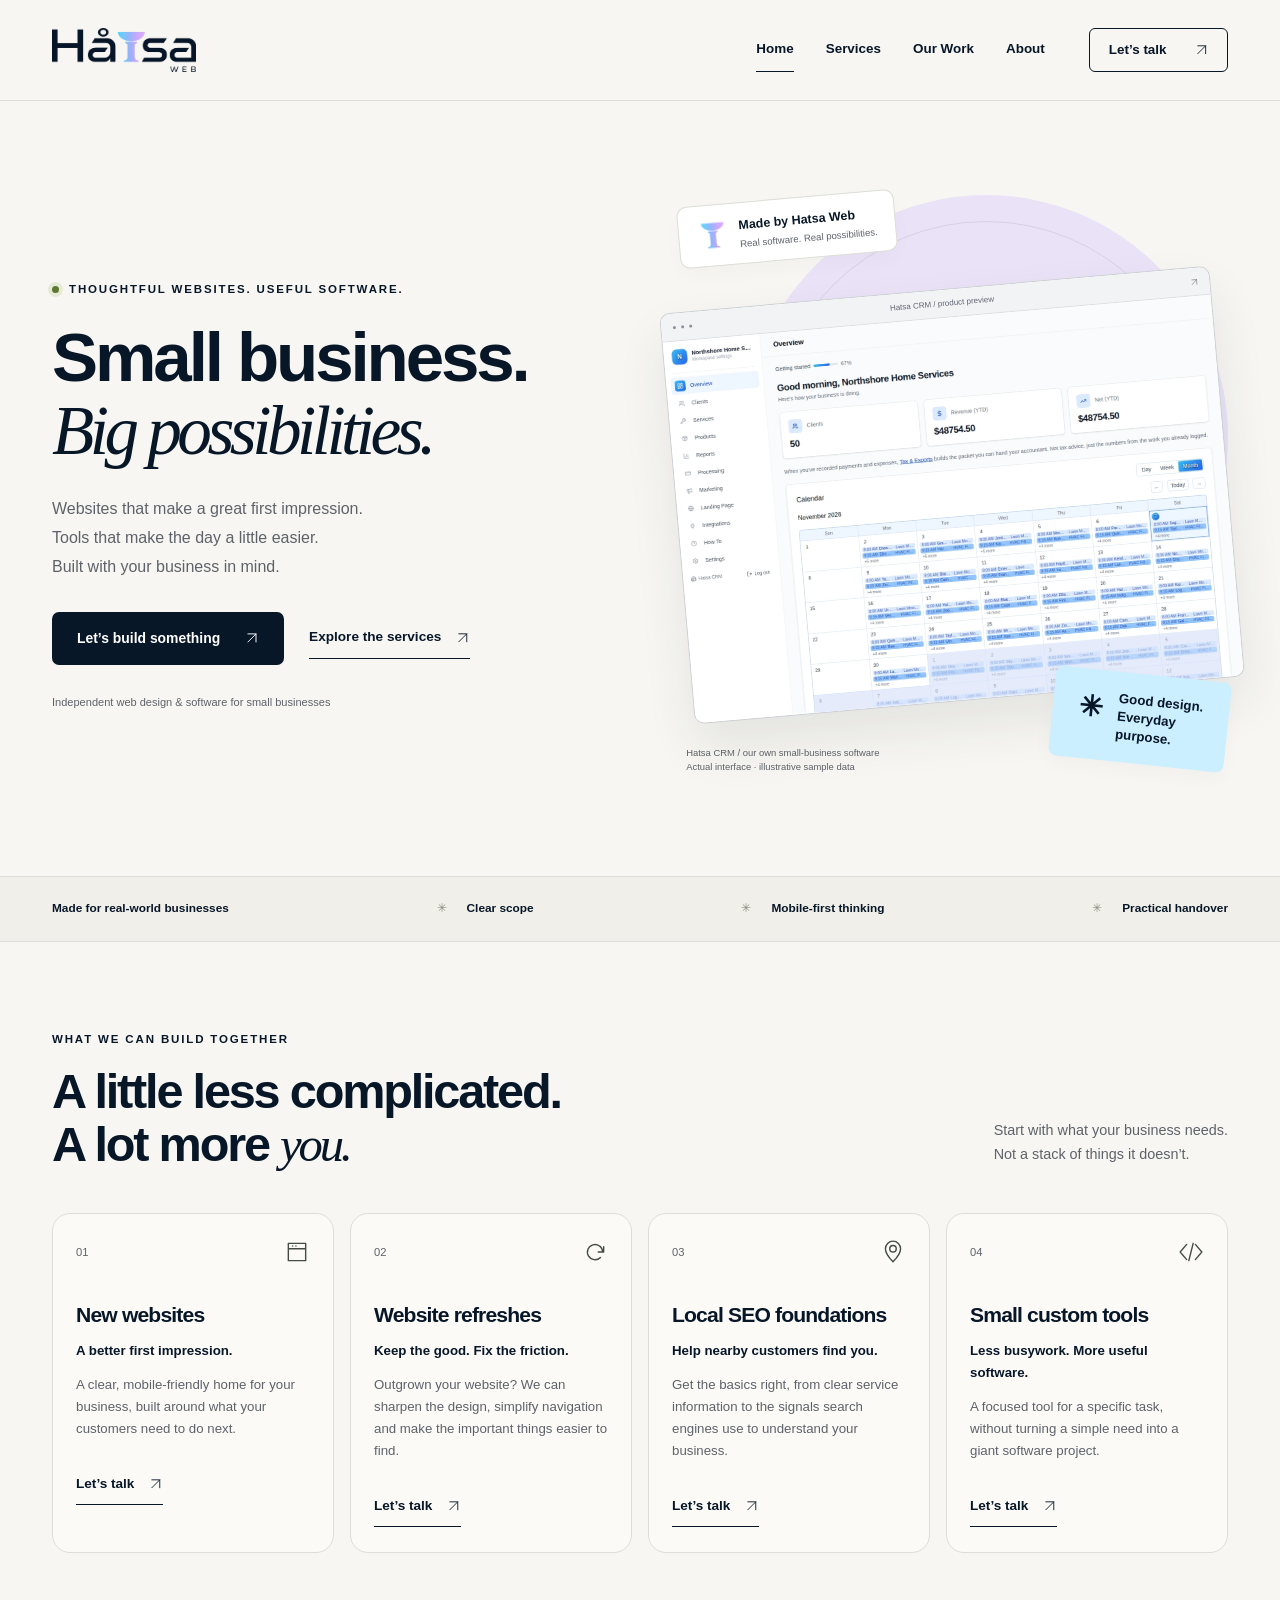
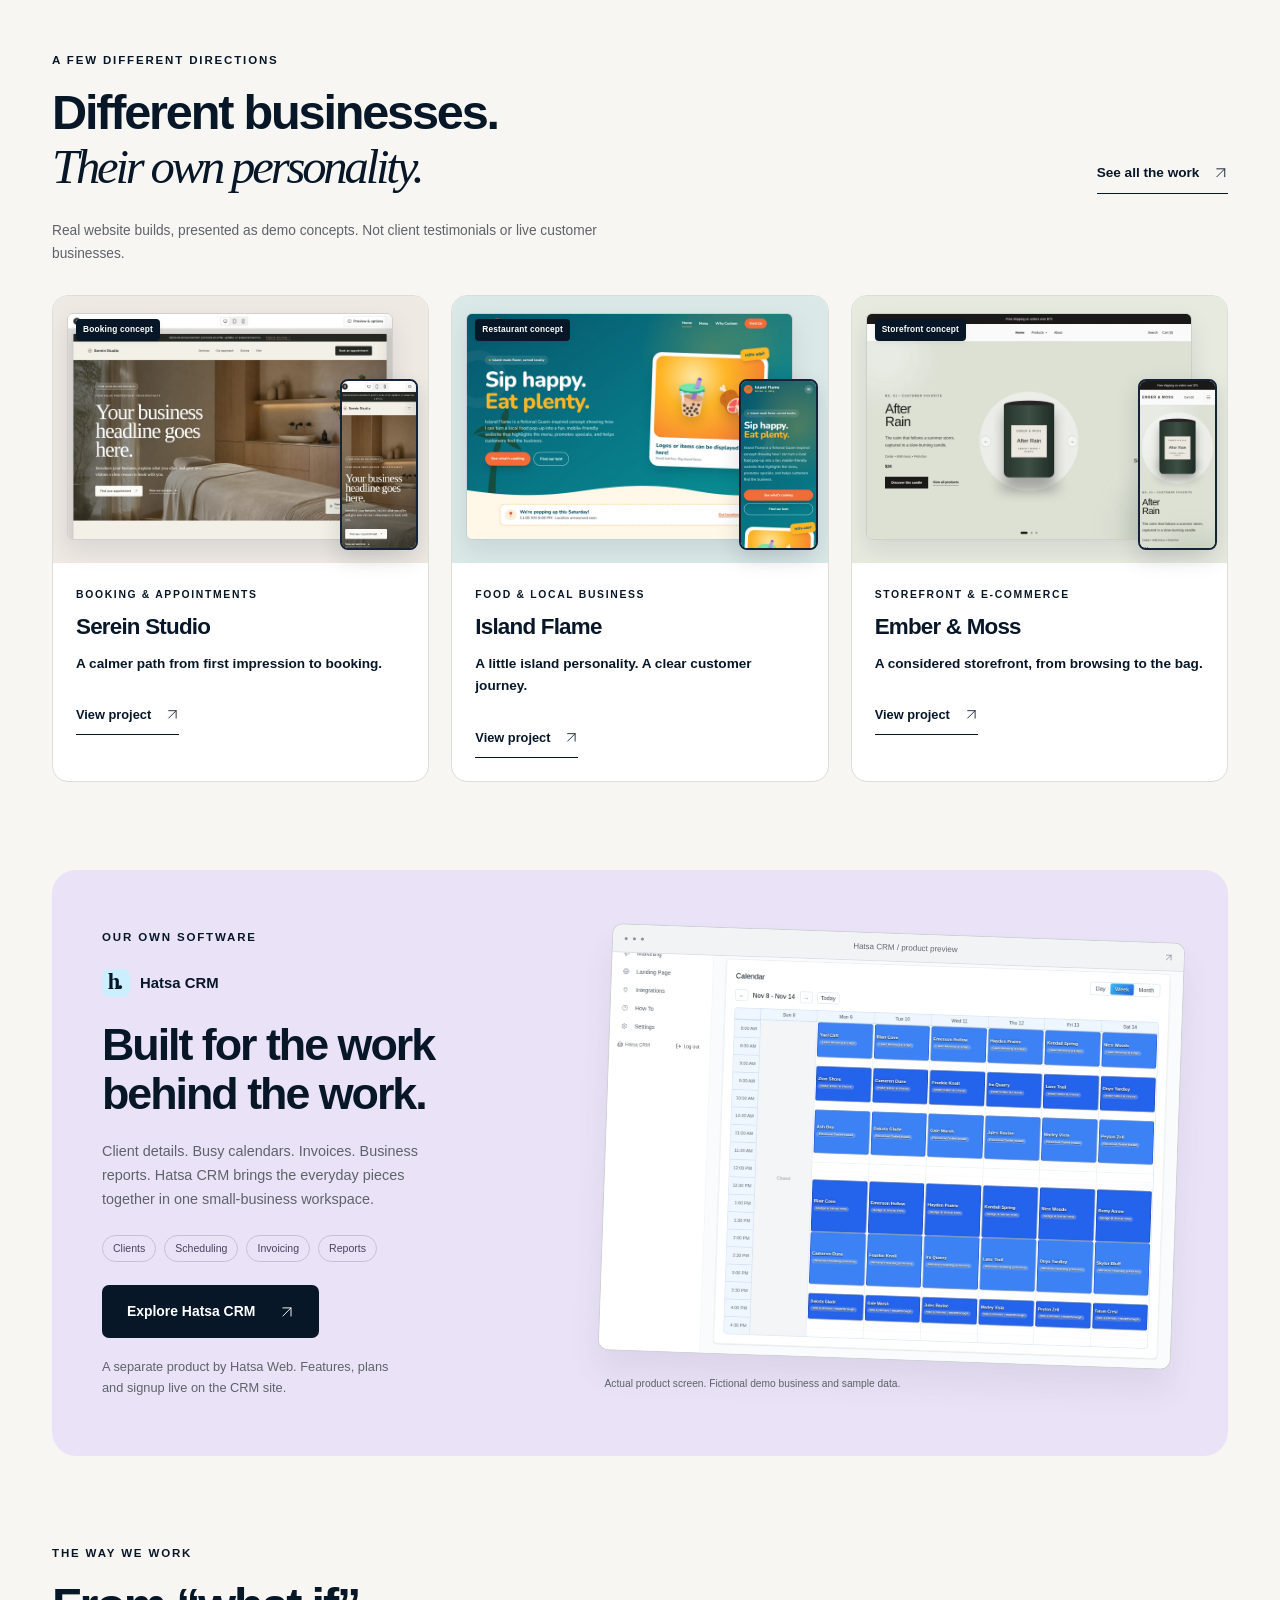
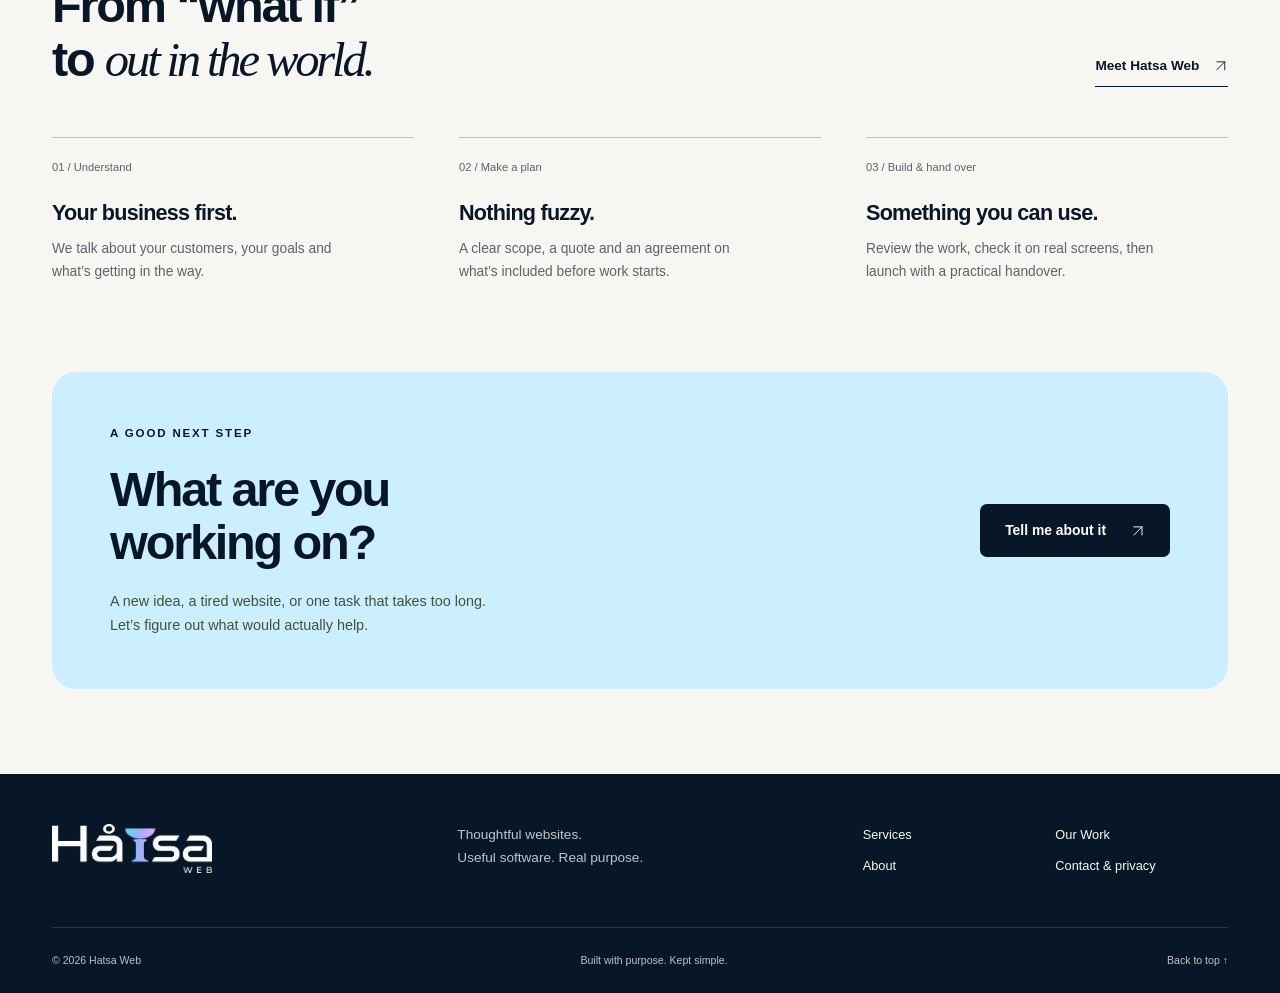
==== commit 0664f1c7: "Share Mako's founder story and add searchable Our Work categories Co-authored-by: Mako Wusstig <2027" ====
--- a/index.html
+++ b/index.html
@@ -20,7 +20,6 @@
     <meta property="og:type" content="website" />
     <link rel="icon" href="assets/favicon.ico" type="image/x-icon" />
     <link rel="stylesheet" href="styles.css" />
-    <script src="site-config.js" defer></script>
     <script src="site.js" defer></script>
   </head>
   <body>
@@ -48,7 +47,7 @@
         </button>
         <nav id="site-nav" aria-label="Main navigation">
           <a href="index.html" aria-current="page">Home</a
-          ><a href="services.html">Services</a><a href="work.html">Work & CRM</a
+          ><a href="services.html">Services</a><a href="work.html">Our Work</a
           ><a href="about.html">About</a
           ><a class="nav-contact" href="contact.html"
             >Let’s talk
@@ -492,7 +491,7 @@
         /></a>
         <p>Thoughtful websites.<br />Useful software. Real purpose.</p>
         <div>
-          <a href="services.html">Services</a><a href="work.html">Work & CRM</a
+          <a href="services.html">Services</a><a href="work.html">Our Work</a
           ><a href="about.html">About</a
           ><a href="contact.html">Contact & privacy</a>
         </div>
--- a/styles.css
+++ b/styles.css
@@ -1990,3 +1990,154 @@
     break-inside: avoid;
   }
 }
+
+.form-trap {
+  display: none;
+}
+.contact-consent {
+  display: flex;
+  align-items: flex-start;
+  gap: 12px;
+  font-size: 0.8rem;
+  font-weight: 400;
+  line-height: 1.7;
+}
+.contact-consent input {
+  width: 19px;
+  min-height: 19px;
+  height: 19px;
+  flex: 0 0 19px;
+  margin: 4px 0 0;
+  accent-color: var(--ink);
+}
+.contact-consent a,
+.privacy-note a {
+  text-decoration: underline;
+  text-underline-offset: 3px;
+}
+.contact-consent span {
+  min-width: 0;
+}
+.privacy-note {
+  margin-top: 35px;
+  border-top: 1px solid var(--line);
+  padding-top: 25px;
+  scroll-margin-top: 25px;
+}
+.privacy-note h3 {
+  font-size: 1.3rem;
+}
+.privacy-note p {
+  font-size: 0.85rem;
+  margin-top: 18px;
+}
+.privacy-note a {
+  overflow-wrap: anywhere;
+}
+.form-title + .small {
+  margin: -10px 0 22px;
+}
+
+/* Founder voice and quick, progressively enhanced project browsing. */
+.founder-signoff {
+  color: var(--ink);
+  font-family: Georgia, serif;
+  font-style: italic;
+  font-size: 1.65rem !important;
+}
+.founder-signoff span {
+  display: block;
+  margin-top: 6px;
+  font-family: "Avenir Next", Avenir, "Segoe UI", sans-serif;
+  font-size: 0.72rem;
+  font-style: normal;
+  color: var(--muted);
+  letter-spacing: 0.03em;
+}
+.work-browser {
+  padding-block: 8px 22px;
+}
+.work-controls {
+  display: flex;
+  justify-content: space-between;
+  gap: 28px;
+  align-items: flex-end;
+}
+.work-filters {
+  display: flex;
+  flex-wrap: wrap;
+  gap: 8px;
+}
+.work-filters button {
+  min-height: 46px;
+  border: 1px solid #b5beca;
+  border-radius: 7px;
+  padding: 11px 20px;
+  background: transparent;
+  color: var(--ink);
+  font-weight: 600;
+  font-size: 0.85rem;
+}
+.work-filters button:hover {
+  background: #eae5f2;
+}
+.work-filters button[aria-pressed="true"] {
+  background: var(--ink);
+  border-color: var(--ink);
+  color: #fff;
+}
+.work-search {
+  width: min(350px, 100%);
+  margin: 0;
+  font-size: 0.75rem;
+}
+.work-search input {
+  background: #fff;
+  min-height: 46px;
+}
+.work-results {
+  font-size: 0.75rem;
+  margin-top: 18px;
+}
+.work-empty {
+  margin-block: 28px;
+  border: 1px solid var(--line);
+  border-radius: 16px;
+  padding: 35px;
+  background: #fff;
+}
+.work-empty h2 {
+  font-size: 1.7rem;
+}
+.work-empty p {
+  margin-block: 15px;
+  font-size: 0.9rem;
+}
+@media (max-width: 760px) {
+  .work-controls {
+    flex-direction: column;
+    align-items: stretch;
+    gap: 20px;
+  }
+  .work-search {
+    width: 100%;
+  }
+  .work-filters {
+    display: grid;
+    grid-template-columns: repeat(3, minmax(0, 1fr));
+    gap: 7px;
+  }
+  .work-filters button {
+    font-size: 0.78rem;
+    padding: 11px 9px;
+  }
+  .work-empty {
+    padding: 25px;
+  }
+}
+@media print {
+  .work-controls,
+  .work-results {
+    display: none !important;
+  }
+}
